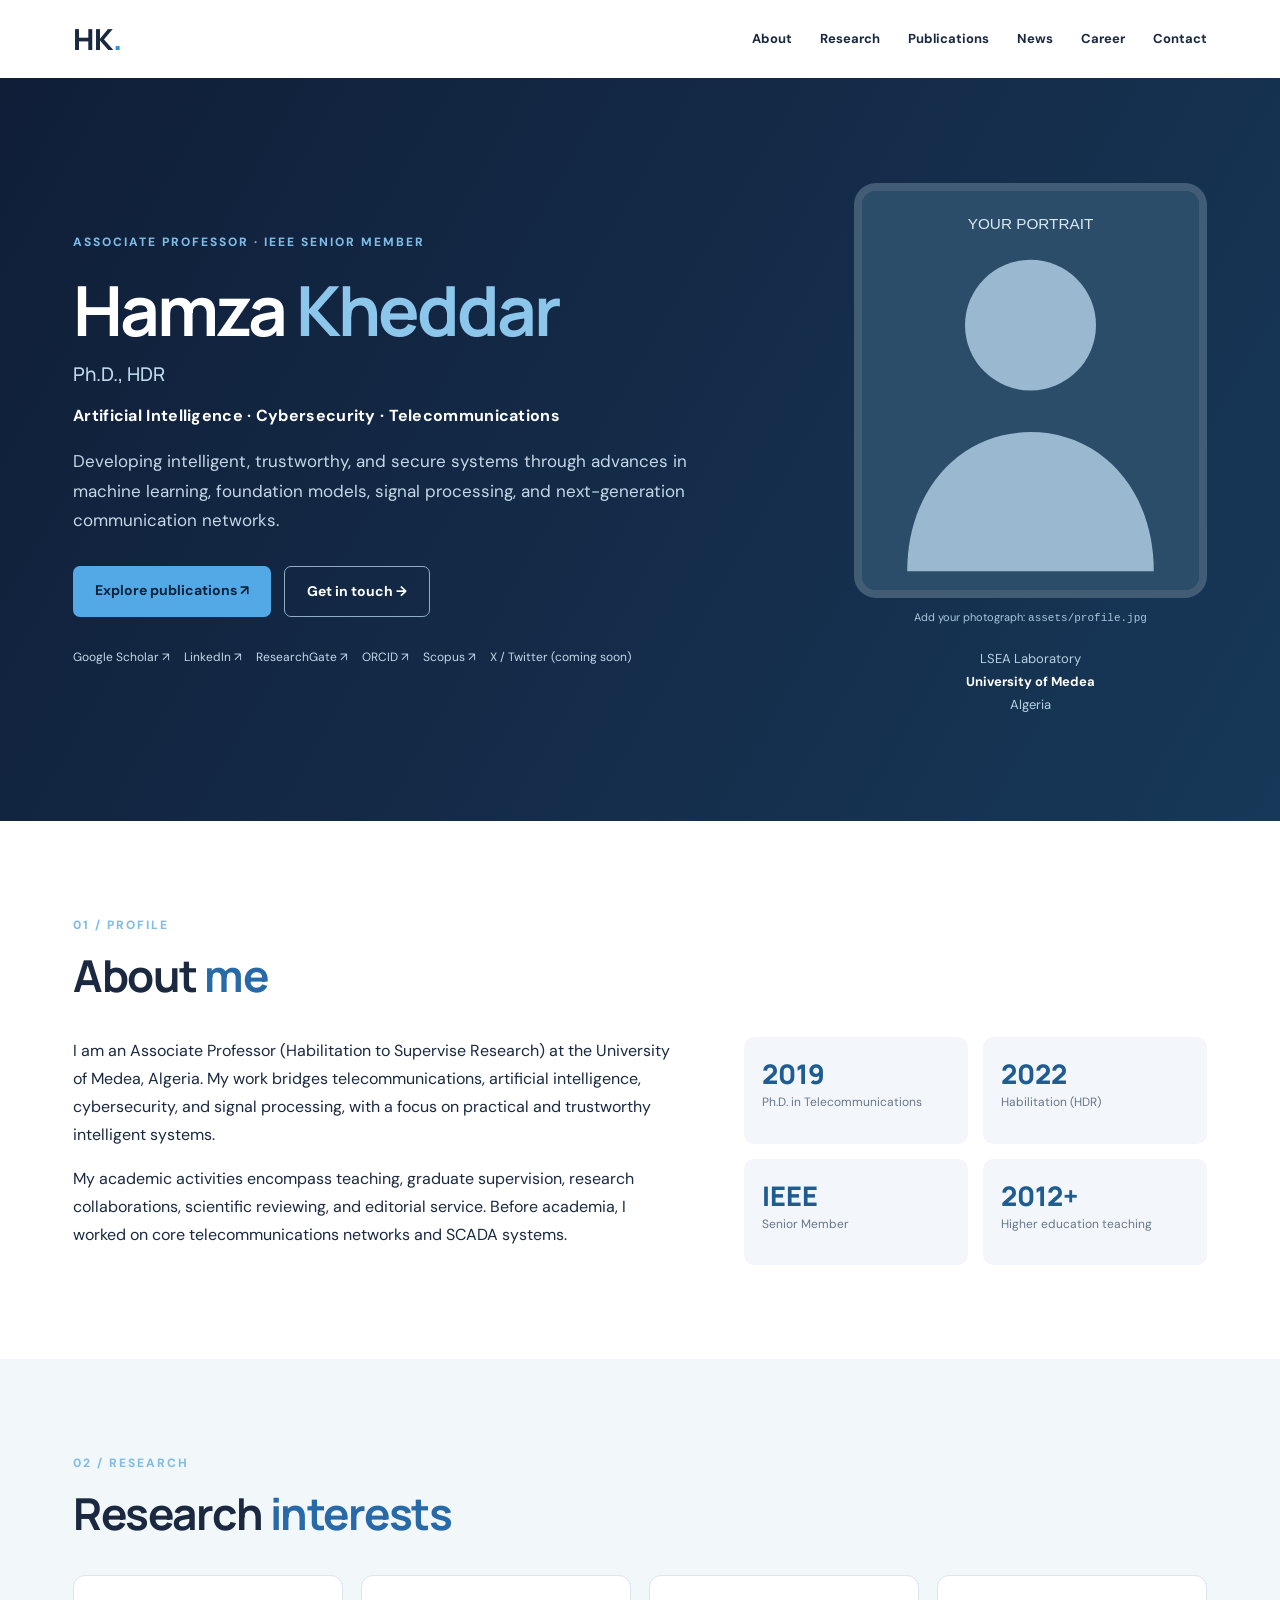
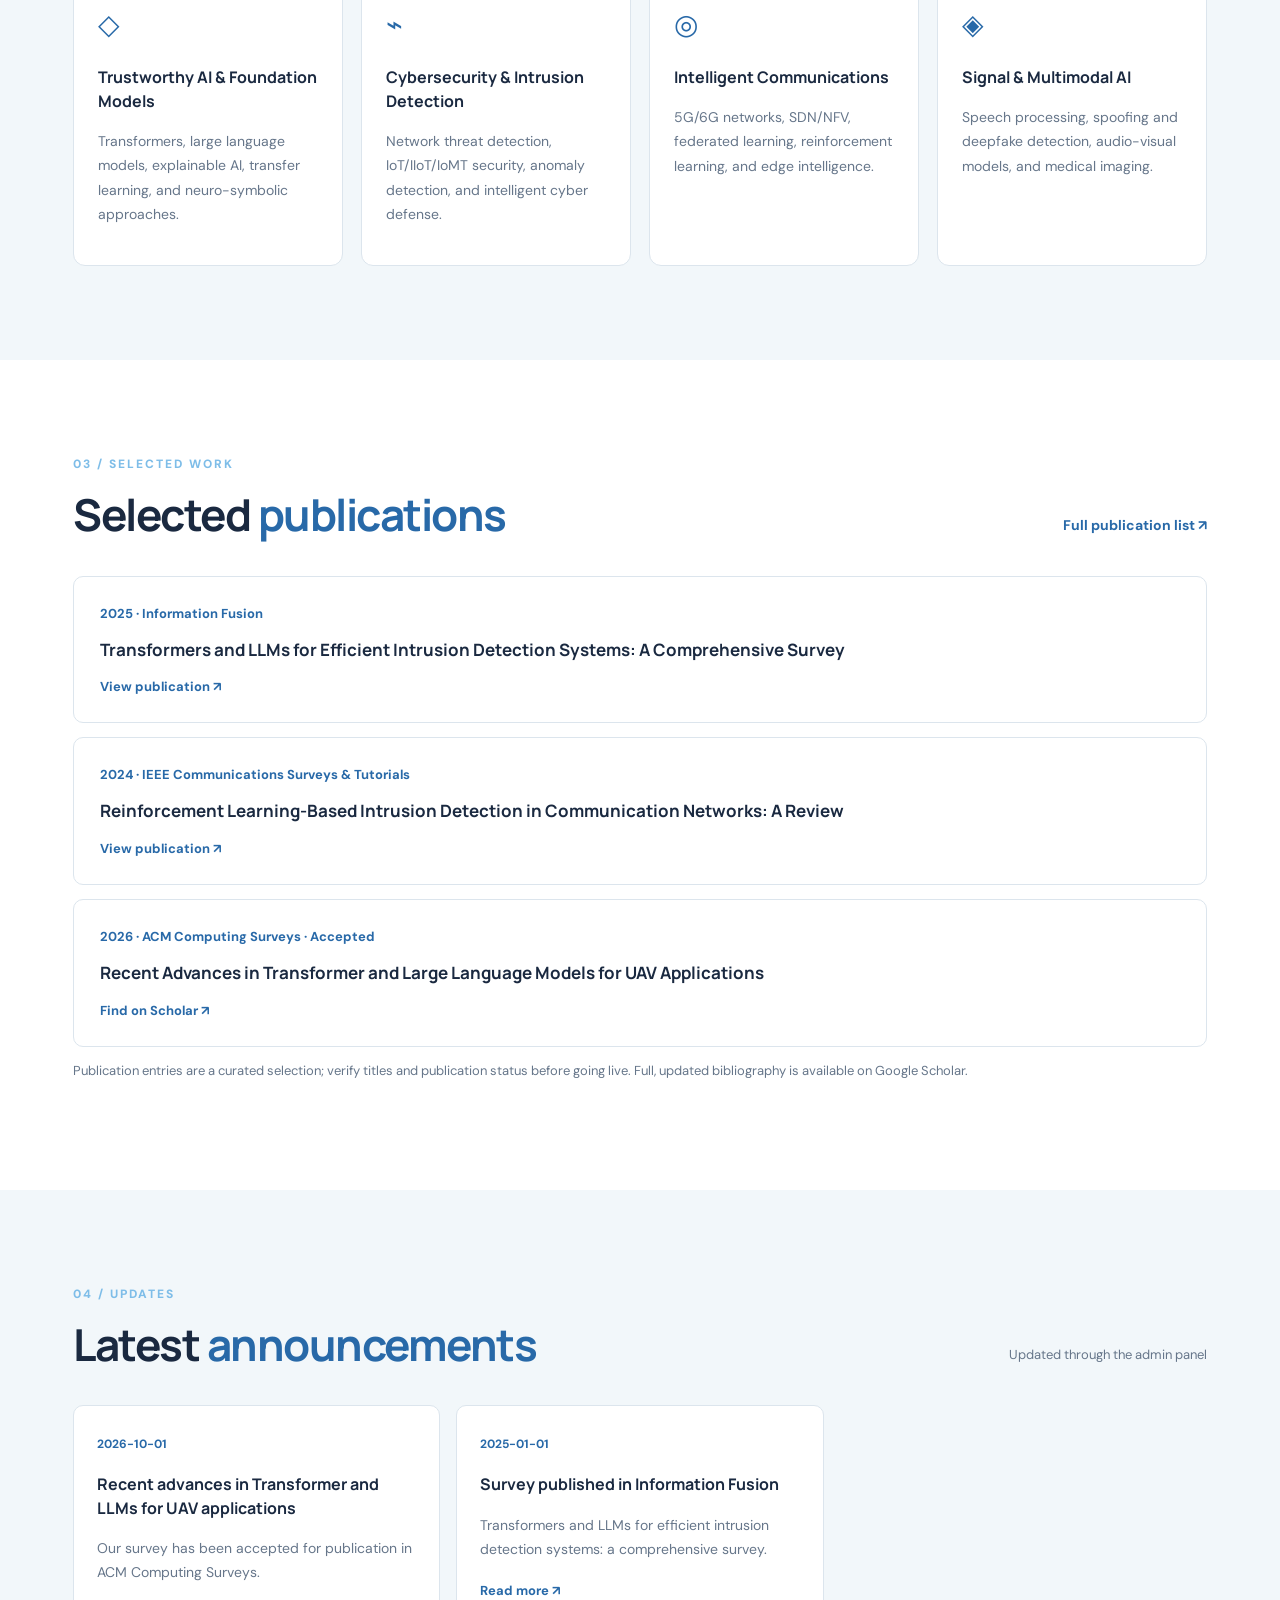
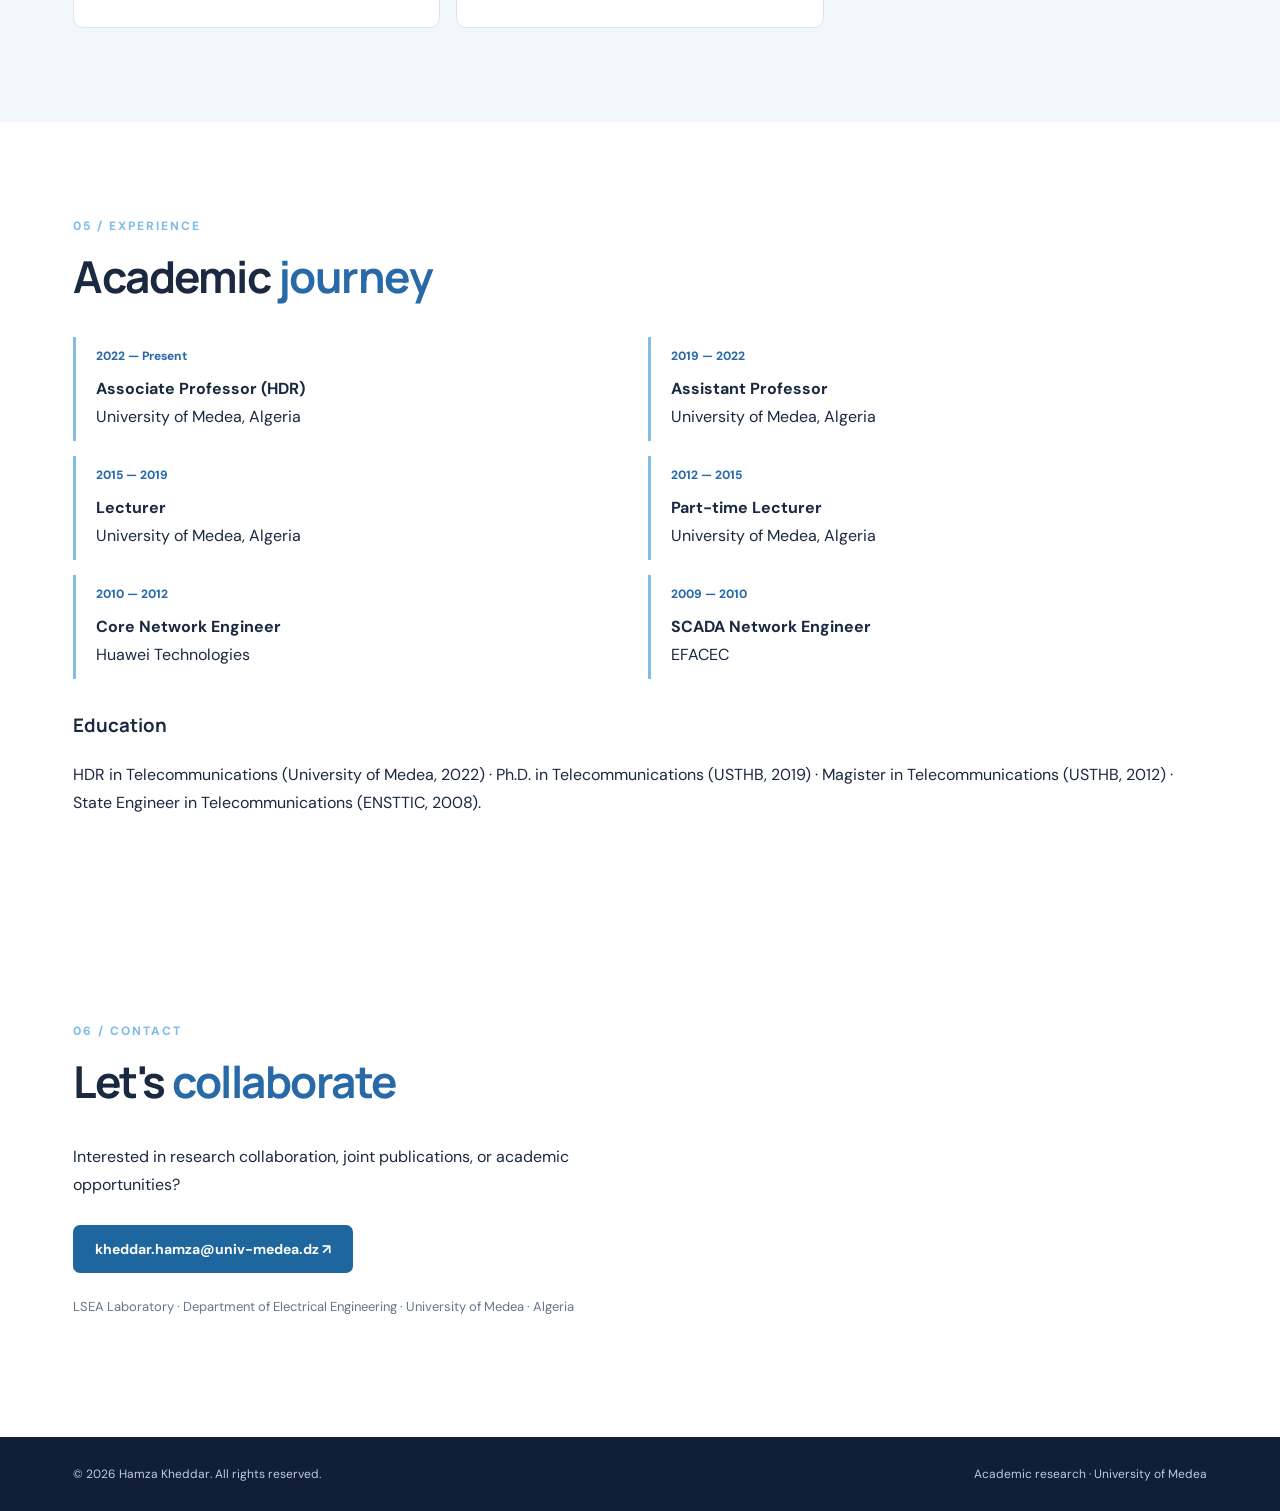
==== index.html @ 0f3061f8 "Add files via upload" ====
<!doctype html><html lang="en"><head><meta charset="utf-8"><meta name="viewport" content="width=device-width,initial-scale=1"><title>Hamza Kheddar, Ph.D., HDR | AI, Cybersecurity & Telecommunications</title><meta name="description" content="Academic homepage of Hamza Kheddar, Associate Professor (HDR) at the University of Medea. Research in AI, cybersecurity, Transformers, LLMs, and telecommunications."><meta name="robots" content="index,follow"><meta name="theme-color" content="#101e38"><meta property="og:title" content="Hamza Kheddar | Academic Homepage"><meta property="og:description" content="Research, publications, academic activities and announcements of Hamza Kheddar."><meta property="og:type" content="profile"><link rel="icon" href="assets/favicon.svg" type="image/svg+xml"><link rel="stylesheet" href="assets/style.css"><script type="application/ld+json">{"@context":"https://schema.org","@type":"Person","name":"Hamza Kheddar","honorificSuffix":"Ph.D., HDR","jobTitle":"Associate Professor","affiliation":{"@type":"CollegeOrUniversity","name":"University of Medea"},"email":"mailto:kheddar.hamza@univ-medea.dz","sameAs":["https://scholar.google.com/citations?user=U7jFSKIAAAAJ&hl=en","https://www.linkedin.com/in/hamza-kheddar-89a4b825/","https://www.researchgate.net/profile/Hamza_Kheddar2","https://orcid.org/0000-0002-9532-2453"]}</script></head><body><header class="nav"><a class="logo" href="#home">HK<span>.</span></a><button class="menu" id="menu" aria-label="Toggle navigation">☰</button><nav id="nav"><a href="#about">About</a><a href="#research">Research</a><a href="#publications">Publications</a><a href="#announcements">News</a><a href="#career">Career</a><a href="#contact">Contact</a></nav></header><main><section class="hero" id="home"><div class="hero-inner"><div class="intro"><div class="eyebrow">ASSOCIATE PROFESSOR · IEEE SENIOR MEMBER</div><h1>Hamza <em>Kheddar</em><span class="suffix">Ph.D., HDR</span></h1><p class="role">Artificial Intelligence · Cybersecurity · Telecommunications</p><p class="lead">Developing intelligent, trustworthy, and secure systems through advances in machine learning, foundation models, signal processing, and next-generation communication networks.</p><div class="actions"><a class="primary" href="#publications">Explore publications ↗</a><a class="secondary" href="#contact">Get in touch →</a></div><div class="social"><a href="https://scholar.google.com/citations?user=U7jFSKIAAAAJ&hl=en" target="_blank" rel="noopener">Google Scholar ↗</a><a href="https://www.linkedin.com/in/hamza-kheddar-89a4b825/" target="_blank" rel="noopener">LinkedIn ↗</a><a href="https://www.researchgate.net/profile/Hamza_Kheddar2" target="_blank" rel="noopener">ResearchGate ↗</a><a href="https://orcid.org/0000-0002-9532-2453" target="_blank" rel="noopener">ORCID ↗</a><a href="https://www.scopus.com/authid/detail.uri?authorId=57207988595" target="_blank" rel="noopener">Scopus ↗</a><span title="Replace with your X profile URL in index.html">X / Twitter (coming soon)</span></div></div><div class="portrait"><div class="photo"><img src="assets/profile-placeholder.svg" alt="Placeholder for portrait of Hamza Kheddar. Replace with assets/profile.jpg" id="portrait"></div><div class="photo-note">Add your photograph: <code>assets/profile.jpg</code></div><div class="affiliation">LSEA Laboratory<br><strong>University of Medea</strong><br>Algeria</div></div></div></section><section class="section" id="about"><div class="section-tag">01 / PROFILE</div><h2>About <span>me</span></h2><div class="split"><div><p>I am an Associate Professor (Habilitation to Supervise Research) at the University of Medea, Algeria. My work bridges telecommunications, artificial intelligence, cybersecurity, and signal processing, with a focus on practical and trustworthy intelligent systems.</p><p>My academic activities encompass teaching, graduate supervision, research collaborations, scientific reviewing, and editorial service. Before academia, I worked on core telecommunications networks and SCADA systems.</p></div><div class="facts"><div><strong>2019</strong><small>Ph.D. in Telecommunications</small></div><div><strong>2022</strong><small>Habilitation (HDR)</small></div><div><strong>IEEE</strong><small>Senior Member</small></div><div><strong>2012+</strong><small>Higher education teaching</small></div></div></div></section><section class="section tinted" id="research"><div class="section-tag">02 / RESEARCH</div><h2>Research <span>interests</span></h2><div class="cards"><article class="card"><span class="symbol">◇</span><h3>Trustworthy AI & Foundation Models</h3><p>Transformers, large language models, explainable AI, transfer learning, and neuro-symbolic approaches.</p></article><article class="card"><span class="symbol">⌁</span><h3>Cybersecurity & Intrusion Detection</h3><p>Network threat detection, IoT/IIoT/IoMT security, anomaly detection, and intelligent cyber defense.</p></article><article class="card"><span class="symbol">◎</span><h3>Intelligent Communications</h3><p>5G/6G networks, SDN/NFV, federated learning, reinforcement learning, and edge intelligence.</p></article><article class="card"><span class="symbol">◈</span><h3>Signal & Multimodal AI</h3><p>Speech processing, spoofing and deepfake detection, audio-visual models, and medical imaging.</p></article></div></section><section class="section" id="publications"><div class="section-tag">03 / SELECTED WORK</div><div class="heading-row"><h2>Selected <span>publications</span></h2><a href="https://scholar.google.com/citations?user=U7jFSKIAAAAJ&hl=en" target="_blank" rel="noopener">Full publication list ↗</a></div><div class="papers"><article class="paper"><span>2025 · Information Fusion</span><h3>Transformers and LLMs for Efficient Intrusion Detection Systems: A Comprehensive Survey</h3><a href="https://doi.org/10.1016/j.inffus.2025.103347" target="_blank" rel="noopener">View publication ↗</a></article><article class="paper"><span>2024 · IEEE Communications Surveys & Tutorials</span><h3>Reinforcement Learning-Based Intrusion Detection in Communication Networks: A Review</h3><a href="https://doi.org/10.1109/COMST.2024.3484491" target="_blank" rel="noopener">View publication ↗</a></article><article class="paper"><span>2026 · ACM Computing Surveys · Accepted</span><h3>Recent Advances in Transformer and Large Language Models for UAV Applications</h3><a href="https://scholar.google.com/citations?user=U7jFSKIAAAAJ&hl=en" target="_blank" rel="noopener">Find on Scholar ↗</a></article></div><p class="muted">Publication entries are a curated selection; verify titles and publication status before going live. Full, updated bibliography is available on Google Scholar.</p></section><section class="section tinted" id="announcements"><div class="section-tag">04 / UPDATES</div><div class="heading-row"><h2>Latest <span>announcements</span></h2><span class="muted">Updated through the admin panel</span></div><div id="news-list" class="news-list"><p class="muted">Loading announcements…</p></div></section><section class="section" id="career"><div class="section-tag">05 / EXPERIENCE</div><h2>Academic <span>journey</span></h2><div class="timeline"><div><time>2022 — Present</time><p><strong>Associate Professor (HDR)</strong><br>University of Medea, Algeria</p></div><div><time>2019 — 2022</time><p><strong>Assistant Professor</strong><br>University of Medea, Algeria</p></div><div><time>2015 — 2019</time><p><strong>Lecturer</strong><br>University of Medea, Algeria</p></div><div><time>2012 — 2015</time><p><strong>Part-time Lecturer</strong><br>University of Medea, Algeria</p></div><div><time>2010 — 2012</time><p><strong>Core Network Engineer</strong><br>Huawei Technologies</p></div><div><time>2009 — 2010</time><p><strong>SCADA Network Engineer</strong><br>EFACEC</p></div></div><h3>Education</h3><p>HDR in Telecommunications (University of Medea, 2022) · Ph.D. in Telecommunications (USTHB, 2019) · Magister in Telecommunications (USTHB, 2012) · State Engineer in Telecommunications (ENSTTIC, 2008).</p></section><section class="section contact" id="contact"><div class="section-tag">06 / CONTACT</div><h2>Let's <span>collaborate</span></h2><p>Interested in research collaboration, joint publications, or academic opportunities?</p><a class="primary" href="mailto:kheddar.hamza@univ-medea.dz">kheddar.hamza@univ-medea.dz ↗</a><p class="muted">LSEA Laboratory · Department of Electrical Engineering · University of Medea · Algeria</p></section></main><footer><span>© <span id="year"></span> Hamza Kheddar. All rights reserved.</span><span>Academic research · University of Medea</span></footer><script src="assets/site.js" defer></script></body></html>
---- assets/style.css ----
@import url('https://fonts.googleapis.com/css2?family=DM+Sans:wght@400;500;600;700&family=Manrope:wght@400;500;600;700;800&display=swap');:root{--navy:#101e38;--blue:#2869a8;--ink:#1a2940;--muted:#66768a;--line:#dce5ed;--pale:#f2f7fa}*{box-sizing:border-box}html{scroll-behavior:smooth}body{margin:0;color:var(--ink);font:16px/1.75 'DM Sans',sans-serif}h1,h2,h3,.logo{font-family:Manrope,sans-serif}a{color:inherit;text-decoration:none}a:hover{color:#408cc9}.nav{height:78px;display:flex;justify-content:space-between;align-items:center;max-width:1190px;margin:auto;padding:0 28px}.logo{font-size:29px;font-weight:800}.logo span{color:#2e90cd}.nav nav{display:flex;gap:28px;font-size:13px;font-weight:700}.menu{display:none}.hero{background:linear-gradient(120deg,#101e38,#173858);color:white}.hero-inner{max-width:1190px;margin:auto;display:grid;grid-template-columns:1.6fr .8fr;gap:75px;align-items:center;padding:105px 28px}.eyebrow,.section-tag{font-size:12px;font-weight:800;letter-spacing:2px;color:#7ebde8}.hero h1{font-size:clamp(42px,5.4vw,77px);line-height:1.15;margin:17px 0 13px;letter-spacing:-3px}.hero h1 em{font-style:normal;color:#8dc6eb}.suffix{display:block;font-size:19px;letter-spacing:0;margin-top:15px;font-weight:500;color:#bfd9eb}.role{font-weight:700;letter-spacing:.3px}.lead{color:#c6d8e8;max-width:680px;font-size:17px}.actions{display:flex;gap:13px;margin:30px 0;flex-wrap:wrap}.primary,.secondary{display:inline-block;border-radius:7px;padding:12px 22px;font-size:14px;font-weight:700}.primary{background:#53a9e5;color:#09223a}.secondary{border:1px solid #8daec5;color:#fff}.social{display:flex;gap:14px;flex-wrap:wrap;font-size:12px;color:#c2d9ea}.portrait{text-align:center}.photo{border:8px solid #ffffff1e;border-radius:22px;overflow:hidden;aspect-ratio:4/4.7;background:#294663}.photo img{height:100%;width:100%;object-fit:cover}.photo-note{font-size:11px;color:#a8c7df;margin:10px}.affiliation{margin-top:20px;color:#b6d0e3;font-size:13px}.affiliation strong{color:white}.section{max-width:1190px;margin:auto;padding:94px 28px}.tinted{max-width:none;background:var(--pale);padding-left:max(28px,calc((100vw - 1134px)/2));padding-right:max(28px,calc((100vw - 1134px)/2))}.section h2{font-size:clamp(30px,4vw,44px);line-height:1.2;margin:13px 0 35px;letter-spacing:-1.5px}.section h2 span{color:var(--blue)}.split{display:grid;grid-template-columns:1.3fr 1fr;gap:70px}.split p{margin-top:0}.facts{display:grid;grid-template-columns:1fr 1fr;gap:15px}.facts div{background:#f3f7fb;padding:18px;border-radius:10px}.facts strong{display:block;color:#1e5c91;font:800 27px Manrope}.facts small{display:block;font-size:12px;color:var(--muted)}.cards{display:grid;grid-template-columns:repeat(4,1fr);gap:18px}.card{background:white;border:1px solid var(--line);border-radius:12px;padding:24px}.symbol{font-size:28px;color:var(--blue)}.card h3{font-size:16px;line-height:1.5}.card p{font-size:14px;color:var(--muted)}.heading-row{display:flex;justify-content:space-between;align-items:center;gap:20px}.heading-row>a{color:var(--blue);font-weight:700;font-size:14px}.papers{display:grid;gap:14px}.paper{border:1px solid var(--line);padding:22px 26px;border-radius:10px}.paper span,.paper a{color:var(--blue);font-size:13px;font-weight:700}.paper h3{font-size:17px;margin:8px 0}.muted{font-size:13px;color:var(--muted)}.news-list{display:grid;grid-template-columns:repeat(3,1fr);gap:16px}.news{background:white;padding:23px;border:1px solid var(--line);border-radius:10px}.news time{font-size:12px;color:var(--blue);font-weight:700}.news h3{font-size:16px;line-height:1.45}.news p{font-size:14px;color:var(--muted)}.news a{font-size:13px;font-weight:700;color:var(--blue)}.timeline{display:grid;grid-template-columns:repeat(2,1fr);gap:15px;margin-bottom:30px}.timeline>div{border-left:3px solid #83bce4;padding:4px 0 4px 20px}.timeline time{font-size:12px;color:var(--blue);font-weight:800}.timeline p{margin:6px 0}.contact{padding-bottom:105px}.contact p{max-width:600px}.contact .primary{margin:10px 0;background:#1e679e;color:white}footer{background:#101e38;color:#bdcbdc;display:flex;justify-content:space-between;gap:15px;padding:27px max(28px,calc((100vw - 1134px)/2));font-size:12px}@media(max-width:850px){.hero-inner,.split{grid-template-columns:1fr}.portrait{max-width:340px}.cards{grid-template-columns:repeat(2,1fr)}.news-list{grid-template-columns:1fr 1fr}.hero-inner{padding-top:65px}.nav nav{gap:12px}}@media(max-width:600px){.menu{display:block;border:0;background:none;font-size:23px}.nav nav{display:none;position:absolute;top:78px;left:0;right:0;background:white;padding:20px;flex-direction:column;z-index:2}.nav nav.open{display:flex}.hero h1{letter-spacing:-1px}.cards,.news-list,.timeline{grid-template-columns:1fr}.section{padding-top:65px;padding-bottom:65px}.heading-row{align-items:flex-start;flex-direction:column}.facts{gap:8px}footer{flex-direction:column}}
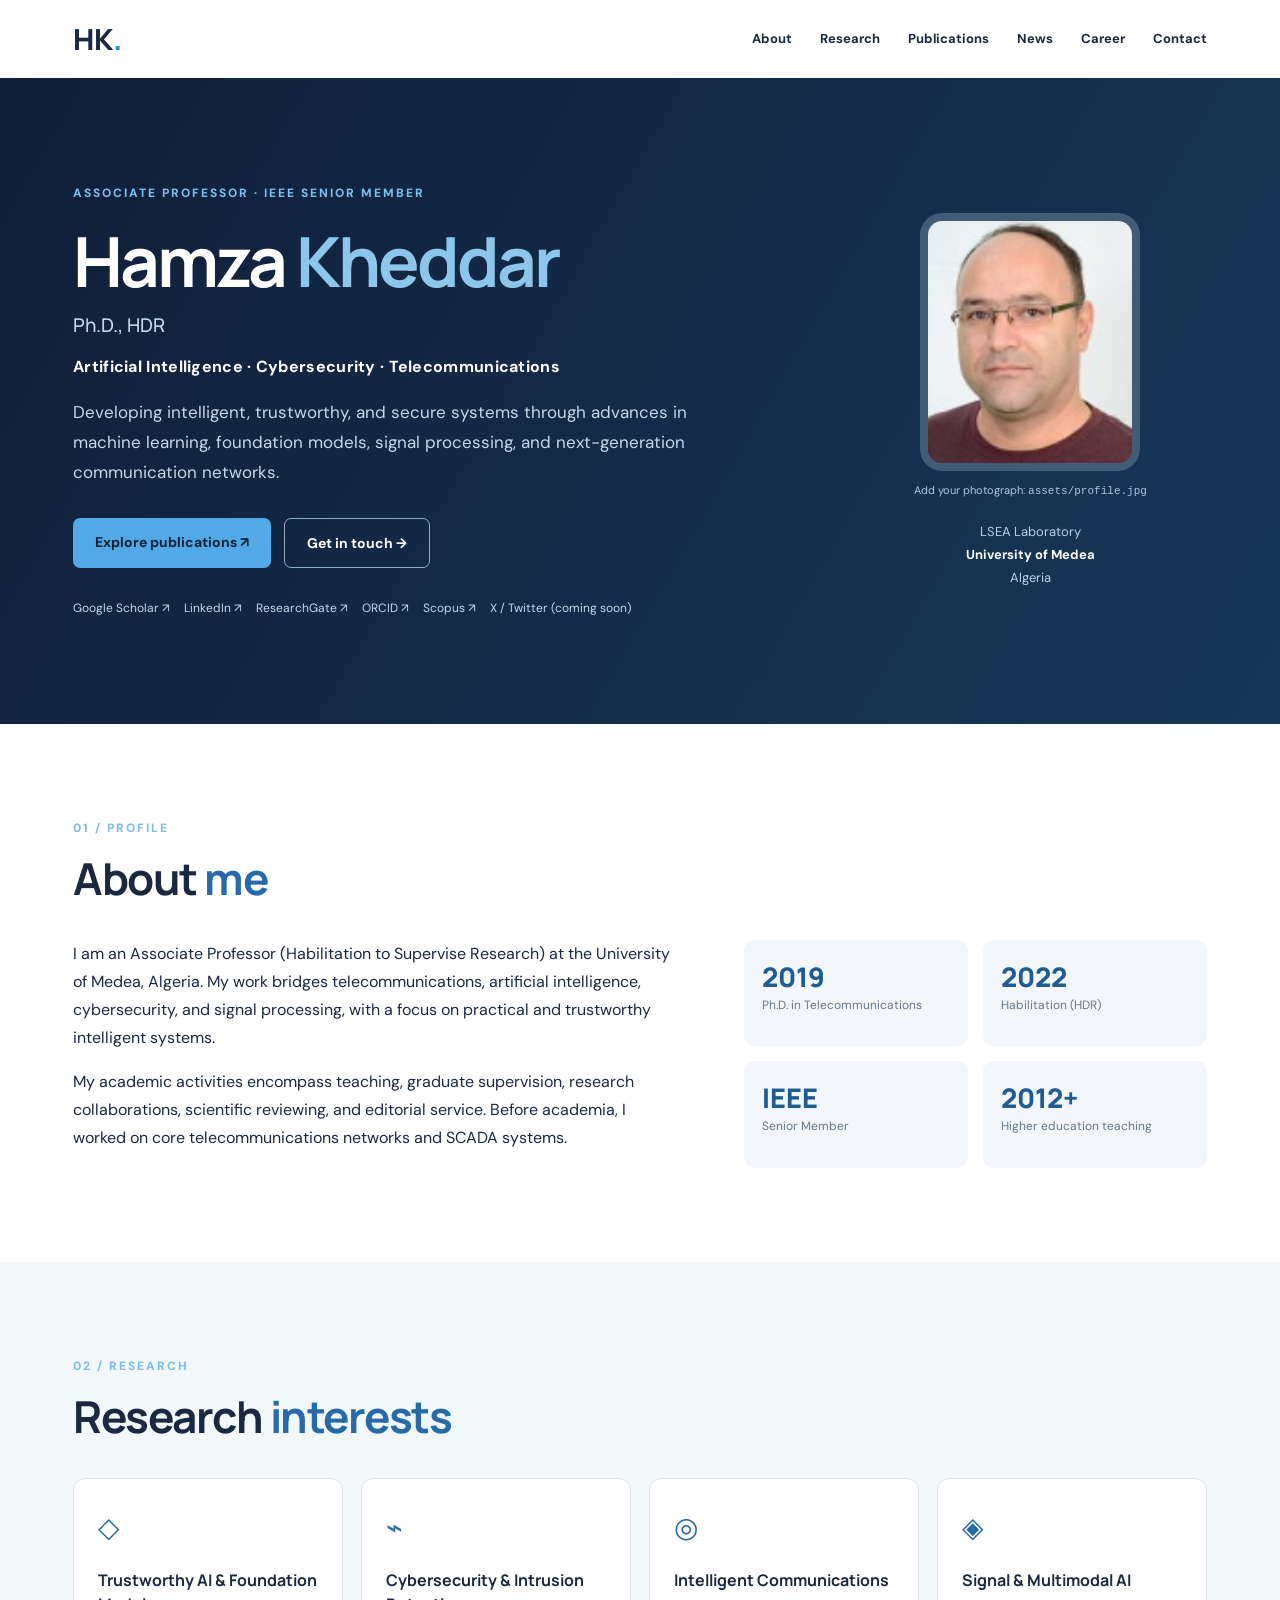
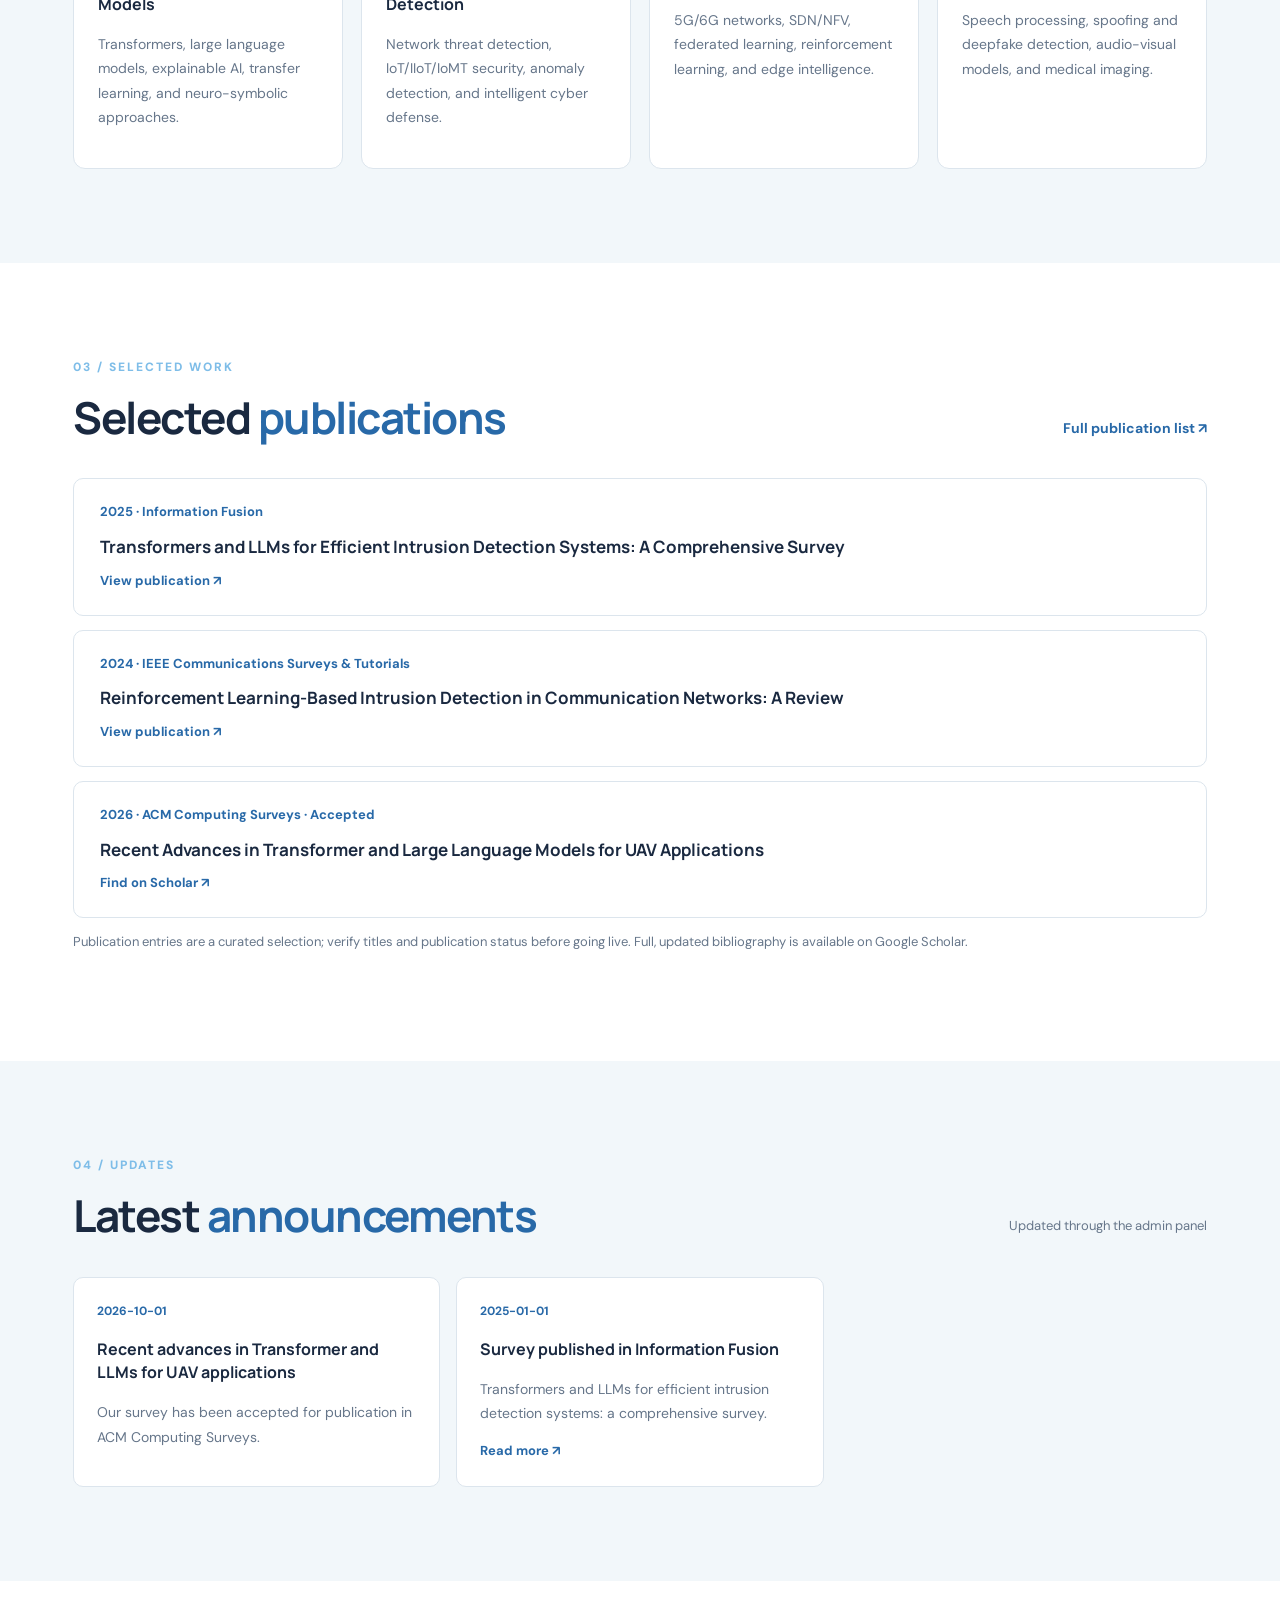
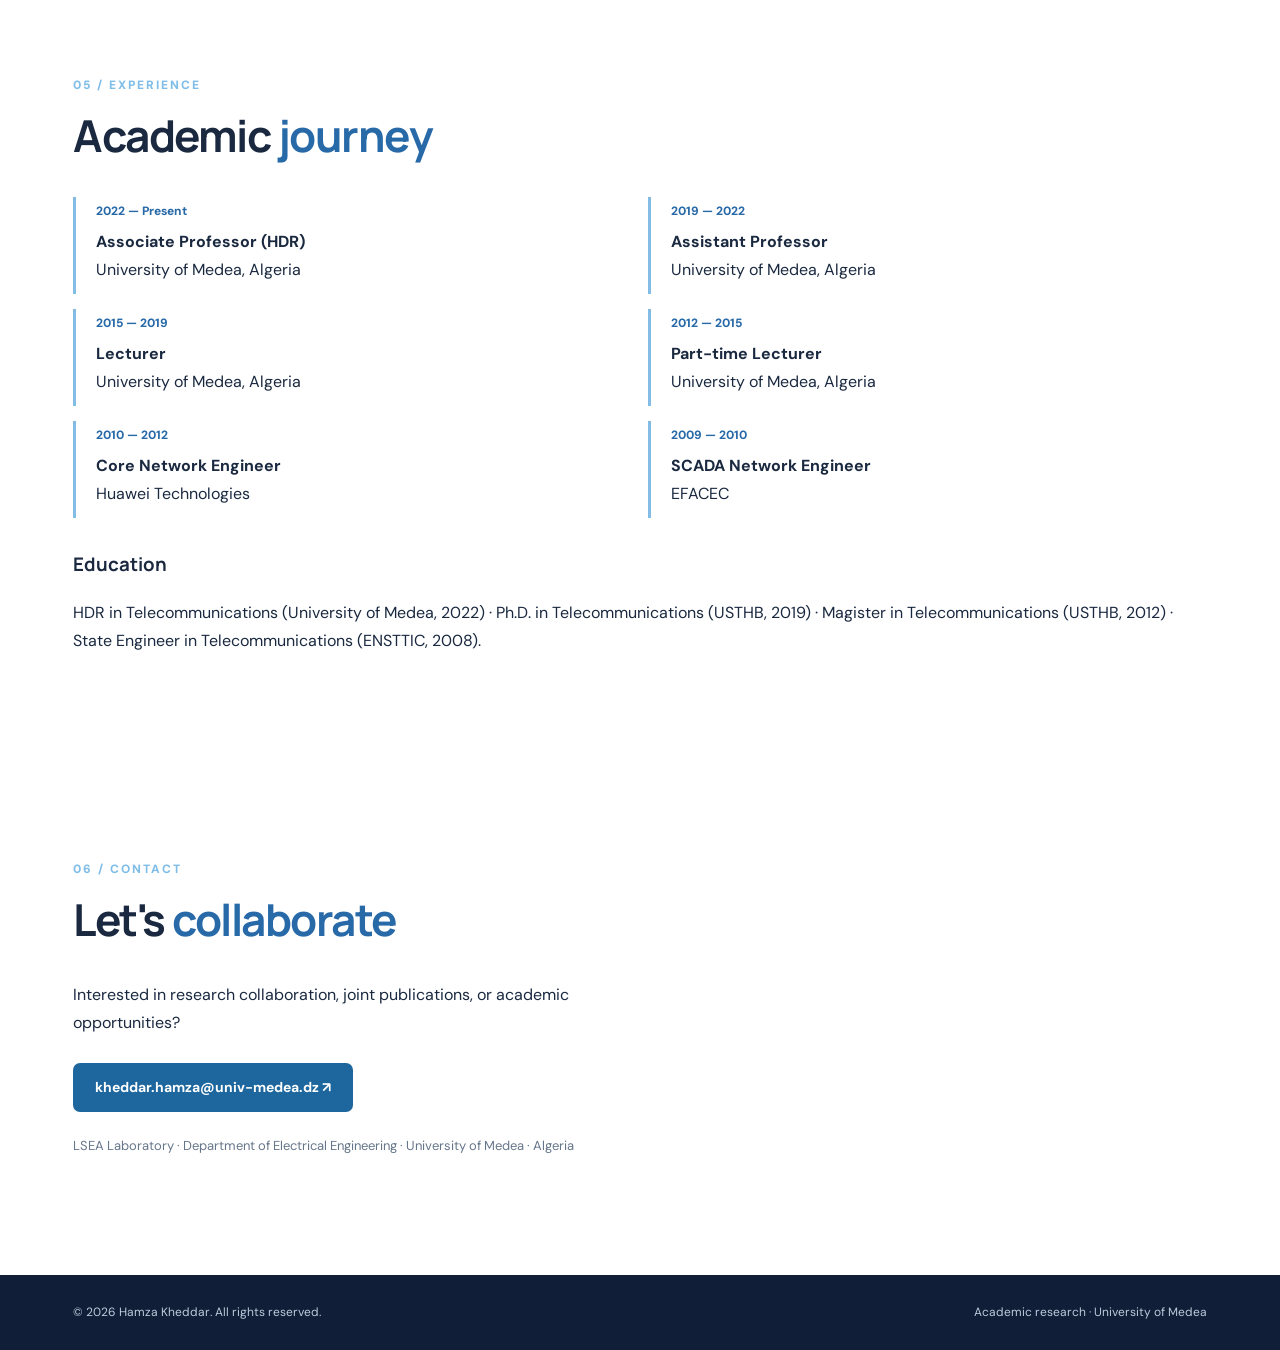
==== commit fbf679b9: "Update index.html" ====
--- a/index.html
+++ b/index.html
@@ -1 +1,8 @@
-<!doctype html><html lang="en"><head><meta charset="utf-8"><meta name="viewport" content="width=device-width,initial-scale=1"><title>Hamza Kheddar, Ph.D., HDR | AI, Cybersecurity & Telecommunications</title><meta name="description" content="Academic homepage of Hamza Kheddar, Associate Professor (HDR) at the University of Medea. Research in AI, cybersecurity, Transformers, LLMs, and telecommunications."><meta name="robots" content="index,follow"><meta name="theme-color" content="#101e38"><meta property="og:title" content="Hamza Kheddar | Academic Homepage"><meta property="og:description" content="Research, publications, academic activities and announcements of Hamza Kheddar."><meta property="og:type" content="profile"><link rel="icon" href="assets/favicon.svg" type="image/svg+xml"><link rel="stylesheet" href="assets/style.css"><script type="application/ld+json">{"@context":"https://schema.org","@type":"Person","name":"Hamza Kheddar","honorificSuffix":"Ph.D., HDR","jobTitle":"Associate Professor","affiliation":{"@type":"CollegeOrUniversity","name":"University of Medea"},"email":"mailto:kheddar.hamza@univ-medea.dz","sameAs":["https://scholar.google.com/citations?user=U7jFSKIAAAAJ&hl=en","https://www.linkedin.com/in/hamza-kheddar-89a4b825/","https://www.researchgate.net/profile/Hamza_Kheddar2","https://orcid.org/0000-0002-9532-2453"]}</script></head><body><header class="nav"><a class="logo" href="#home">HK<span>.</span></a><button class="menu" id="menu" aria-label="Toggle navigation">☰</button><nav id="nav"><a href="#about">About</a><a href="#research">Research</a><a href="#publications">Publications</a><a href="#announcements">News</a><a href="#career">Career</a><a href="#contact">Contact</a></nav></header><main><section class="hero" id="home"><div class="hero-inner"><div class="intro"><div class="eyebrow">ASSOCIATE PROFESSOR · IEEE SENIOR MEMBER</div><h1>Hamza <em>Kheddar</em><span class="suffix">Ph.D., HDR</span></h1><p class="role">Artificial Intelligence · Cybersecurity · Telecommunications</p><p class="lead">Developing intelligent, trustworthy, and secure systems through advances in machine learning, foundation models, signal processing, and next-generation communication networks.</p><div class="actions"><a class="primary" href="#publications">Explore publications ↗</a><a class="secondary" href="#contact">Get in touch →</a></div><div class="social"><a href="https://scholar.google.com/citations?user=U7jFSKIAAAAJ&hl=en" target="_blank" rel="noopener">Google Scholar ↗</a><a href="https://www.linkedin.com/in/hamza-kheddar-89a4b825/" target="_blank" rel="noopener">LinkedIn ↗</a><a href="https://www.researchgate.net/profile/Hamza_Kheddar2" target="_blank" rel="noopener">ResearchGate ↗</a><a href="https://orcid.org/0000-0002-9532-2453" target="_blank" rel="noopener">ORCID ↗</a><a href="https://www.scopus.com/authid/detail.uri?authorId=57207988595" target="_blank" rel="noopener">Scopus ↗</a><span title="Replace with your X profile URL in index.html">X / Twitter (coming soon)</span></div></div><div class="portrait"><div class="photo"><img src="assets/profile-placeholder.svg" alt="Placeholder for portrait of Hamza Kheddar. Replace with assets/profile.jpg" id="portrait"></div><div class="photo-note">Add your photograph: <code>assets/profile.jpg</code></div><div class="affiliation">LSEA Laboratory<br><strong>University of Medea</strong><br>Algeria</div></div></div></section><section class="section" id="about"><div class="section-tag">01 / PROFILE</div><h2>About <span>me</span></h2><div class="split"><div><p>I am an Associate Professor (Habilitation to Supervise Research) at the University of Medea, Algeria. My work bridges telecommunications, artificial intelligence, cybersecurity, and signal processing, with a focus on practical and trustworthy intelligent systems.</p><p>My academic activities encompass teaching, graduate supervision, research collaborations, scientific reviewing, and editorial service. Before academia, I worked on core telecommunications networks and SCADA systems.</p></div><div class="facts"><div><strong>2019</strong><small>Ph.D. in Telecommunications</small></div><div><strong>2022</strong><small>Habilitation (HDR)</small></div><div><strong>IEEE</strong><small>Senior Member</small></div><div><strong>2012+</strong><small>Higher education teaching</small></div></div></div></section><section class="section tinted" id="research"><div class="section-tag">02 / RESEARCH</div><h2>Research <span>interests</span></h2><div class="cards"><article class="card"><span class="symbol">◇</span><h3>Trustworthy AI & Foundation Models</h3><p>Transformers, large language models, explainable AI, transfer learning, and neuro-symbolic approaches.</p></article><article class="card"><span class="symbol">⌁</span><h3>Cybersecurity & Intrusion Detection</h3><p>Network threat detection, IoT/IIoT/IoMT security, anomaly detection, and intelligent cyber defense.</p></article><article class="card"><span class="symbol">◎</span><h3>Intelligent Communications</h3><p>5G/6G networks, SDN/NFV, federated learning, reinforcement learning, and edge intelligence.</p></article><article class="card"><span class="symbol">◈</span><h3>Signal & Multimodal AI</h3><p>Speech processing, spoofing and deepfake detection, audio-visual models, and medical imaging.</p></article></div></section><section class="section" id="publications"><div class="section-tag">03 / SELECTED WORK</div><div class="heading-row"><h2>Selected <span>publications</span></h2><a href="https://scholar.google.com/citations?user=U7jFSKIAAAAJ&hl=en" target="_blank" rel="noopener">Full publication list ↗</a></div><div class="papers"><article class="paper"><span>2025 · Information Fusion</span><h3>Transformers and LLMs for Efficient Intrusion Detection Systems: A Comprehensive Survey</h3><a href="https://doi.org/10.1016/j.inffus.2025.103347" target="_blank" rel="noopener">View publication ↗</a></article><article class="paper"><span>2024 · IEEE Communications Surveys & Tutorials</span><h3>Reinforcement Learning-Based Intrusion Detection in Communication Networks: A Review</h3><a href="https://doi.org/10.1109/COMST.2024.3484491" target="_blank" rel="noopener">View publication ↗</a></article><article class="paper"><span>2026 · ACM Computing Surveys · Accepted</span><h3>Recent Advances in Transformer and Large Language Models for UAV Applications</h3><a href="https://scholar.google.com/citations?user=U7jFSKIAAAAJ&hl=en" target="_blank" rel="noopener">Find on Scholar ↗</a></article></div><p class="muted">Publication entries are a curated selection; verify titles and publication status before going live. Full, updated bibliography is available on Google Scholar.</p></section><section class="section tinted" id="announcements"><div class="section-tag">04 / UPDATES</div><div class="heading-row"><h2>Latest <span>announcements</span></h2><span class="muted">Updated through the admin panel</span></div><div id="news-list" class="news-list"><p class="muted">Loading announcements…</p></div></section><section class="section" id="career"><div class="section-tag">05 / EXPERIENCE</div><h2>Academic <span>journey</span></h2><div class="timeline"><div><time>2022 — Present</time><p><strong>Associate Professor (HDR)</strong><br>University of Medea, Algeria</p></div><div><time>2019 — 2022</time><p><strong>Assistant Professor</strong><br>University of Medea, Algeria</p></div><div><time>2015 — 2019</time><p><strong>Lecturer</strong><br>University of Medea, Algeria</p></div><div><time>2012 — 2015</time><p><strong>Part-time Lecturer</strong><br>University of Medea, Algeria</p></div><div><time>2010 — 2012</time><p><strong>Core Network Engineer</strong><br>Huawei Technologies</p></div><div><time>2009 — 2010</time><p><strong>SCADA Network Engineer</strong><br>EFACEC</p></div></div><h3>Education</h3><p>HDR in Telecommunications (University of Medea, 2022) · Ph.D. in Telecommunications (USTHB, 2019) · Magister in Telecommunications (USTHB, 2012) · State Engineer in Telecommunications (ENSTTIC, 2008).</p></section><section class="section contact" id="contact"><div class="section-tag">06 / CONTACT</div><h2>Let's <span>collaborate</span></h2><p>Interested in research collaboration, joint publications, or academic opportunities?</p><a class="primary" href="mailto:kheddar.hamza@univ-medea.dz">kheddar.hamza@univ-medea.dz ↗</a><p class="muted">LSEA Laboratory · Department of Electrical Engineering · University of Medea · Algeria</p></section></main><footer><span>© <span id="year"></span> Hamza Kheddar. All rights reserved.</span><span>Academic research · University of Medea</span></footer><script src="assets/site.js" defer></script></body></html>
+<!-- Google Analytics 4 -->
+<script async src="https://www.googletagmanager.com/gtag/js?id=G-7Y5E7SCK2R"></script>
+<script>
+  window.dataLayer = window.dataLayer || [];
+  function gtag(){dataLayer.push(arguments);}
+  gtag('js', new Date());
+  gtag('config', 'G-7Y5E7SCK2R');
+</script><!doctype html><html lang="en"><head><meta charset="utf-8"><meta name="viewport" content="width=device-width,initial-scale=1"><title>Hamza Kheddar, Ph.D., HDR | AI, Cybersecurity & Telecommunications</title><meta name="description" content="Academic homepage of Hamza Kheddar, Associate Professor (HDR) at the University of Medea. Research in AI, cybersecurity, Transformers, LLMs, and telecommunications."><meta name="robots" content="index,follow"><meta name="theme-color" content="#101e38"><meta property="og:title" content="Hamza Kheddar | Academic Homepage"><meta property="og:description" content="Research, publications, academic activities and announcements of Hamza Kheddar."><meta property="og:type" content="profile"><link rel="icon" href="assets/favicon.svg" type="image/svg+xml"><link rel="stylesheet" href="assets/style.css"><script type="application/ld+json">{"@context":"https://schema.org","@type":"Person","name":"Hamza Kheddar","honorificSuffix":"Ph.D., HDR","jobTitle":"Associate Professor","affiliation":{"@type":"CollegeOrUniversity","name":"University of Medea"},"email":"mailto:kheddar.hamza@univ-medea.dz","sameAs":["https://scholar.google.com/citations?user=U7jFSKIAAAAJ&hl=en","https://www.linkedin.com/in/hamza-kheddar-89a4b825/","https://www.researchgate.net/profile/Hamza_Kheddar2","https://orcid.org/0000-0002-9532-2453"]}</script></head><body><header class="nav"><a class="logo" href="#home">HK<span>.</span></a><button class="menu" id="menu" aria-label="Toggle navigation">☰</button><nav id="nav"><a href="#about">About</a><a href="#research">Research</a><a href="#publications">Publications</a><a href="#announcements">News</a><a href="#career">Career</a><a href="#contact">Contact</a></nav></header><main><section class="hero" id="home"><div class="hero-inner"><div class="intro"><div class="eyebrow">ASSOCIATE PROFESSOR · IEEE SENIOR MEMBER</div><h1>Hamza <em>Kheddar</em><span class="suffix">Ph.D., HDR</span></h1><p class="role">Artificial Intelligence · Cybersecurity · Telecommunications</p><p class="lead">Developing intelligent, trustworthy, and secure systems through advances in machine learning, foundation models, signal processing, and next-generation communication networks.</p><div class="actions"><a class="primary" href="#publications">Explore publications ↗</a><a class="secondary" href="#contact">Get in touch →</a></div><div class="social"><a href="https://scholar.google.com/citations?user=U7jFSKIAAAAJ&hl=en" target="_blank" rel="noopener">Google Scholar ↗</a><a href="https://www.linkedin.com/in/hamza-kheddar-89a4b825/" target="_blank" rel="noopener">LinkedIn ↗</a><a href="https://www.researchgate.net/profile/Hamza_Kheddar2" target="_blank" rel="noopener">ResearchGate ↗</a><a href="https://orcid.org/0000-0002-9532-2453" target="_blank" rel="noopener">ORCID ↗</a><a href="https://www.scopus.com/authid/detail.uri?authorId=57207988595" target="_blank" rel="noopener">Scopus ↗</a><span title="Replace with your X profile URL in index.html">X / Twitter (coming soon)</span></div></div><div class="portrait"><div class="photo"><img src="assets/profile-placeholder.svg" alt="Placeholder for portrait of Hamza Kheddar. Replace with assets/profile.jpg" id="portrait"></div><div class="photo-note">Add your photograph: <code>assets/profile.jpg</code></div><div class="affiliation">LSEA Laboratory<br><strong>University of Medea</strong><br>Algeria</div></div></div></section><section class="section" id="about"><div class="section-tag">01 / PROFILE</div><h2>About <span>me</span></h2><div class="split"><div><p>I am an Associate Professor (Habilitation to Supervise Research) at the University of Medea, Algeria. My work bridges telecommunications, artificial intelligence, cybersecurity, and signal processing, with a focus on practical and trustworthy intelligent systems.</p><p>My academic activities encompass teaching, graduate supervision, research collaborations, scientific reviewing, and editorial service. Before academia, I worked on core telecommunications networks and SCADA systems.</p></div><div class="facts"><div><strong>2019</strong><small>Ph.D. in Telecommunications</small></div><div><strong>2022</strong><small>Habilitation (HDR)</small></div><div><strong>IEEE</strong><small>Senior Member</small></div><div><strong>2012+</strong><small>Higher education teaching</small></div></div></div></section><section class="section tinted" id="research"><div class="section-tag">02 / RESEARCH</div><h2>Research <span>interests</span></h2><div class="cards"><article class="card"><span class="symbol">◇</span><h3>Trustworthy AI & Foundation Models</h3><p>Transformers, large language models, explainable AI, transfer learning, and neuro-symbolic approaches.</p></article><article class="card"><span class="symbol">⌁</span><h3>Cybersecurity & Intrusion Detection</h3><p>Network threat detection, IoT/IIoT/IoMT security, anomaly detection, and intelligent cyber defense.</p></article><article class="card"><span class="symbol">◎</span><h3>Intelligent Communications</h3><p>5G/6G networks, SDN/NFV, federated learning, reinforcement learning, and edge intelligence.</p></article><article class="card"><span class="symbol">◈</span><h3>Signal & Multimodal AI</h3><p>Speech processing, spoofing and deepfake detection, audio-visual models, and medical imaging.</p></article></div></section><section class="section" id="publications"><div class="section-tag">03 / SELECTED WORK</div><div class="heading-row"><h2>Selected <span>publications</span></h2><a href="https://scholar.google.com/citations?user=U7jFSKIAAAAJ&hl=en" target="_blank" rel="noopener">Full publication list ↗</a></div><div class="papers"><article class="paper"><span>2025 · Information Fusion</span><h3>Transformers and LLMs for Efficient Intrusion Detection Systems: A Comprehensive Survey</h3><a href="https://doi.org/10.1016/j.inffus.2025.103347" target="_blank" rel="noopener">View publication ↗</a></article><article class="paper"><span>2024 · IEEE Communications Surveys & Tutorials</span><h3>Reinforcement Learning-Based Intrusion Detection in Communication Networks: A Review</h3><a href="https://doi.org/10.1109/COMST.2024.3484491" target="_blank" rel="noopener">View publication ↗</a></article><article class="paper"><span>2026 · ACM Computing Surveys · Accepted</span><h3>Recent Advances in Transformer and Large Language Models for UAV Applications</h3><a href="https://scholar.google.com/citations?user=U7jFSKIAAAAJ&hl=en" target="_blank" rel="noopener">Find on Scholar ↗</a></article></div><p class="muted">Publication entries are a curated selection; verify titles and publication status before going live. Full, updated bibliography is available on Google Scholar.</p></section><section class="section tinted" id="announcements"><div class="section-tag">04 / UPDATES</div><div class="heading-row"><h2>Latest <span>announcements</span></h2><span class="muted">Updated through the admin panel</span></div><div id="news-list" class="news-list"><p class="muted">Loading announcements…</p></div></section><section class="section" id="career"><div class="section-tag">05 / EXPERIENCE</div><h2>Academic <span>journey</span></h2><div class="timeline"><div><time>2022 — Present</time><p><strong>Associate Professor (HDR)</strong><br>University of Medea, Algeria</p></div><div><time>2019 — 2022</time><p><strong>Assistant Professor</strong><br>University of Medea, Algeria</p></div><div><time>2015 — 2019</time><p><strong>Lecturer</strong><br>University of Medea, Algeria</p></div><div><time>2012 — 2015</time><p><strong>Part-time Lecturer</strong><br>University of Medea, Algeria</p></div><div><time>2010 — 2012</time><p><strong>Core Network Engineer</strong><br>Huawei Technologies</p></div><div><time>2009 — 2010</time><p><strong>SCADA Network Engineer</strong><br>EFACEC</p></div></div><h3>Education</h3><p>HDR in Telecommunications (University of Medea, 2022) · Ph.D. in Telecommunications (USTHB, 2019) · Magister in Telecommunications (USTHB, 2012) · State Engineer in Telecommunications (ENSTTIC, 2008).</p></section><section class="section contact" id="contact"><div class="section-tag">06 / CONTACT</div><h2>Let's <span>collaborate</span></h2><p>Interested in research collaboration, joint publications, or academic opportunities?</p><a class="primary" href="mailto:kheddar.hamza@univ-medea.dz">kheddar.hamza@univ-medea.dz ↗</a><p class="muted">LSEA Laboratory · Department of Electrical Engineering · University of Medea · Algeria</p></section></main><footer><span>© <span id="year"></span> Hamza Kheddar. All rights reserved.</span><span>Academic research · University of Medea</span></footer><script src="assets/site.js" defer></script></body></html>
--- a/assets/style.css
+++ b/assets/style.css
@@ -1 +1,10 @@
-@import url('https://fonts.googleapis.com/css2?family=DM+Sans:wght@400;500;600;700&family=Manrope:wght@400;500;600;700;800&display=swap');:root{--navy:#101e38;--blue:#2869a8;--ink:#1a2940;--muted:#66768a;--line:#dce5ed;--pale:#f2f7fa}*{box-sizing:border-box}html{scroll-behavior:smooth}body{margin:0;color:var(--ink);font:16px/1.75 'DM Sans',sans-serif}h1,h2,h3,.logo{font-family:Manrope,sans-serif}a{color:inherit;text-decoration:none}a:hover{color:#408cc9}.nav{height:78px;display:flex;justify-content:space-between;align-items:center;max-width:1190px;margin:auto;padding:0 28px}.logo{font-size:29px;font-weight:800}.logo span{color:#2e90cd}.nav nav{display:flex;gap:28px;font-size:13px;font-weight:700}.menu{display:none}.hero{background:linear-gradient(120deg,#101e38,#173858);color:white}.hero-inner{max-width:1190px;margin:auto;display:grid;grid-template-columns:1.6fr .8fr;gap:75px;align-items:center;padding:105px 28px}.eyebrow,.section-tag{font-size:12px;font-weight:800;letter-spacing:2px;color:#7ebde8}.hero h1{font-size:clamp(42px,5.4vw,77px);line-height:1.15;margin:17px 0 13px;letter-spacing:-3px}.hero h1 em{font-style:normal;color:#8dc6eb}.suffix{display:block;font-size:19px;letter-spacing:0;margin-top:15px;font-weight:500;color:#bfd9eb}.role{font-weight:700;letter-spacing:.3px}.lead{color:#c6d8e8;max-width:680px;font-size:17px}.actions{display:flex;gap:13px;margin:30px 0;flex-wrap:wrap}.primary,.secondary{display:inline-block;border-radius:7px;padding:12px 22px;font-size:14px;font-weight:700}.primary{background:#53a9e5;color:#09223a}.secondary{border:1px solid #8daec5;color:#fff}.social{display:flex;gap:14px;flex-wrap:wrap;font-size:12px;color:#c2d9ea}.portrait{text-align:center}.photo{border:8px solid #ffffff1e;border-radius:22px;overflow:hidden;aspect-ratio:4/4.7;background:#294663}.photo img{height:100%;width:100%;object-fit:cover}.photo-note{font-size:11px;color:#a8c7df;margin:10px}.affiliation{margin-top:20px;color:#b6d0e3;font-size:13px}.affiliation strong{color:white}.section{max-width:1190px;margin:auto;padding:94px 28px}.tinted{max-width:none;background:var(--pale);padding-left:max(28px,calc((100vw - 1134px)/2));padding-right:max(28px,calc((100vw - 1134px)/2))}.section h2{font-size:clamp(30px,4vw,44px);line-height:1.2;margin:13px 0 35px;letter-spacing:-1.5px}.section h2 span{color:var(--blue)}.split{display:grid;grid-template-columns:1.3fr 1fr;gap:70px}.split p{margin-top:0}.facts{display:grid;grid-template-columns:1fr 1fr;gap:15px}.facts div{background:#f3f7fb;padding:18px;border-radius:10px}.facts strong{display:block;color:#1e5c91;font:800 27px Manrope}.facts small{display:block;font-size:12px;color:var(--muted)}.cards{display:grid;grid-template-columns:repeat(4,1fr);gap:18px}.card{background:white;border:1px solid var(--line);border-radius:12px;padding:24px}.symbol{font-size:28px;color:var(--blue)}.card h3{font-size:16px;line-height:1.5}.card p{font-size:14px;color:var(--muted)}.heading-row{display:flex;justify-content:space-between;align-items:center;gap:20px}.heading-row>a{color:var(--blue);font-weight:700;font-size:14px}.papers{display:grid;gap:14px}.paper{border:1px solid var(--line);padding:22px 26px;border-radius:10px}.paper span,.paper a{color:var(--blue);font-size:13px;font-weight:700}.paper h3{font-size:17px;margin:8px 0}.muted{font-size:13px;color:var(--muted)}.news-list{display:grid;grid-template-columns:repeat(3,1fr);gap:16px}.news{background:white;padding:23px;border:1px solid var(--line);border-radius:10px}.news time{font-size:12px;color:var(--blue);font-weight:700}.news h3{font-size:16px;line-height:1.45}.news p{font-size:14px;color:var(--muted)}.news a{font-size:13px;font-weight:700;color:var(--blue)}.timeline{display:grid;grid-template-columns:repeat(2,1fr);gap:15px;margin-bottom:30px}.timeline>div{border-left:3px solid #83bce4;padding:4px 0 4px 20px}.timeline time{font-size:12px;color:var(--blue);font-weight:800}.timeline p{margin:6px 0}.contact{padding-bottom:105px}.contact p{max-width:600px}.contact .primary{margin:10px 0;background:#1e679e;color:white}footer{background:#101e38;color:#bdcbdc;display:flex;justify-content:space-between;gap:15px;padding:27px max(28px,calc((100vw - 1134px)/2));font-size:12px}@media(max-width:850px){.hero-inner,.split{grid-template-columns:1fr}.portrait{max-width:340px}.cards{grid-template-columns:repeat(2,1fr)}.news-list{grid-template-columns:1fr 1fr}.hero-inner{padding-top:65px}.nav nav{gap:12px}}@media(max-width:600px){.menu{display:block;border:0;background:none;font-size:23px}.nav nav{display:none;position:absolute;top:78px;left:0;right:0;background:white;padding:20px;flex-direction:column;z-index:2}.nav nav.open{display:flex}.hero h1{letter-spacing:-1px}.cards,.news-list,.timeline{grid-template-columns:1fr}.section{padding-top:65px;padding-bottom:65px}.heading-row{align-items:flex-start;flex-direction:column}.facts{gap:8px}footer{flex-direction:column}}
+@import url('https://fonts.googleapis.com/css2?family=DM+Sans:wght@400;500;600;700&family=Manrope:wght@400;500;600;700;800&display=swap');:root{--navy:#101e38;--blue:#2869a8;--ink:#1a2940;--muted:#66768a;--line:#dce5ed;--pale:#f2f7fa}*{box-sizing:border-box}html{scroll-behavior:smooth}body{margin:0;color:var(--ink);font:16px/1.75 'DM Sans',sans-serif}h1,h2,h3,.logo{font-family:Manrope,sans-serif}a{color:inherit;text-decoration:none}a:hover{color:#408cc9}.nav{height:78px;display:flex;justify-content:space-between;align-items:center;max-width:1190px;margin:auto;padding:0 28px}.logo{font-size:29px;font-weight:800}.logo span{color:#2e90cd}.nav nav{display:flex;gap:28px;font-size:13px;font-weight:700}.menu{display:none}.hero{background:linear-gradient(120deg,#101e38,#173858);color:white}.hero-inner{max-width:1190px;margin:auto;display:grid;grid-template-columns:1.6fr .8fr;gap:75px;align-items:center;padding:105px 28px}.eyebrow,.section-tag{font-size:12px;font-weight:800;letter-spacing:2px;color:#7ebde8}.hero h1{font-size:clamp(42px,5.4vw,77px);line-height:1.15;margin:17px 0 13px;letter-spacing:-3px}.hero h1 em{font-style:normal;color:#8dc6eb}.suffix{display:block;font-size:19px;letter-spacing:0;margin-top:15px;font-weight:500;color:#bfd9eb}.role{font-weight:700;letter-spacing:.3px}.lead{color:#c6d8e8;max-width:680px;font-size:17px}.actions{display:flex;gap:13px;margin:30px 0;flex-wrap:wrap}.primary,.secondary{display:inline-block;border-radius:7px;padding:12px 22px;font-size:14px;font-weight:700}.primary{background:#53a9e5;color:#09223a}.secondary{border:1px solid #8daec5;color:#fff}.social{display:flex;gap:14px;flex-wrap:wrap;font-size:12px;color:#c2d9ea}.portrait{text-align:center}.photo {
+    width: 220px;
+    max-width: 100%;
+    margin: 0 auto;
+    border: 8px solid #ffffff1e;
+    border-radius: 22px;
+    overflow: hidden;
+    aspect-ratio: 4 / 4.7;
+    background: #294663;
+}.photo img{height:100%;width:100%;object-fit:cover}.photo-note{font-size:11px;color:#a8c7df;margin:10px}.affiliation{margin-top:20px;color:#b6d0e3;font-size:13px}.affiliation strong{color:white}.section{max-width:1190px;margin:auto;padding:94px 28px}.tinted{max-width:none;background:var(--pale);padding-left:max(28px,calc((100vw - 1134px)/2));padding-right:max(28px,calc((100vw - 1134px)/2))}.section h2{font-size:clamp(30px,4vw,44px);line-height:1.2;margin:13px 0 35px;letter-spacing:-1.5px}.section h2 span{color:var(--blue)}.split{display:grid;grid-template-columns:1.3fr 1fr;gap:70px}.split p{margin-top:0}.facts{display:grid;grid-template-columns:1fr 1fr;gap:15px}.facts div{background:#f3f7fb;padding:18px;border-radius:10px}.facts strong{display:block;color:#1e5c91;font:800 27px Manrope}.facts small{display:block;font-size:12px;color:var(--muted)}.cards{display:grid;grid-template-columns:repeat(4,1fr);gap:18px}.card{background:white;border:1px solid var(--line);border-radius:12px;padding:24px}.symbol{font-size:28px;color:var(--blue)}.card h3{font-size:16px;line-height:1.5}.card p{font-size:14px;color:var(--muted)}.heading-row{display:flex;justify-content:space-between;align-items:center;gap:20px}.heading-row>a{color:var(--blue);font-weight:700;font-size:14px}.papers{display:grid;gap:14px}.paper{border:1px solid var(--line);padding:22px 26px;border-radius:10px}.paper span,.paper a{color:var(--blue);font-size:13px;font-weight:700}.paper h3{font-size:17px;margin:8px 0}.muted{font-size:13px;color:var(--muted)}.news-list{display:grid;grid-template-columns:repeat(3,1fr);gap:16px}.news{background:white;padding:23px;border:1px solid var(--line);border-radius:10px}.news time{font-size:12px;color:var(--blue);font-weight:700}.news h3{font-size:16px;line-height:1.45}.news p{font-size:14px;color:var(--muted)}.news a{font-size:13px;font-weight:700;color:var(--blue)}.timeline{display:grid;grid-template-columns:repeat(2,1fr);gap:15px;margin-bottom:30px}.timeline>div{border-left:3px solid #83bce4;padding:4px 0 4px 20px}.timeline time{font-size:12px;color:var(--blue);font-weight:800}.timeline p{margin:6px 0}.contact{padding-bottom:105px}.contact p{max-width:600px}.contact .primary{margin:10px 0;background:#1e679e;color:white}footer{background:#101e38;color:#bdcbdc;display:flex;justify-content:space-between;gap:15px;padding:27px max(28px,calc((100vw - 1134px)/2));font-size:12px}@media(max-width:850px){.hero-inner,.split{grid-template-columns:1fr}.portrait{max-width:340px}.cards{grid-template-columns:repeat(2,1fr)}.news-list{grid-template-columns:1fr 1fr}.hero-inner{padding-top:65px}.nav nav{gap:12px}}@media(max-width:600px){.menu{display:block;border:0;background:none;font-size:23px}.nav nav{display:none;position:absolute;top:78px;left:0;right:0;background:white;padding:20px;flex-direction:column;z-index:2}.nav nav.open{display:flex}.hero h1{letter-spacing:-1px}.cards,.news-list,.timeline{grid-template-columns:1fr}.section{padding-top:65px;padding-bottom:65px}.heading-row{align-items:flex-start;flex-direction:column}.facts{gap:8px}footer{flex-direction:column}}
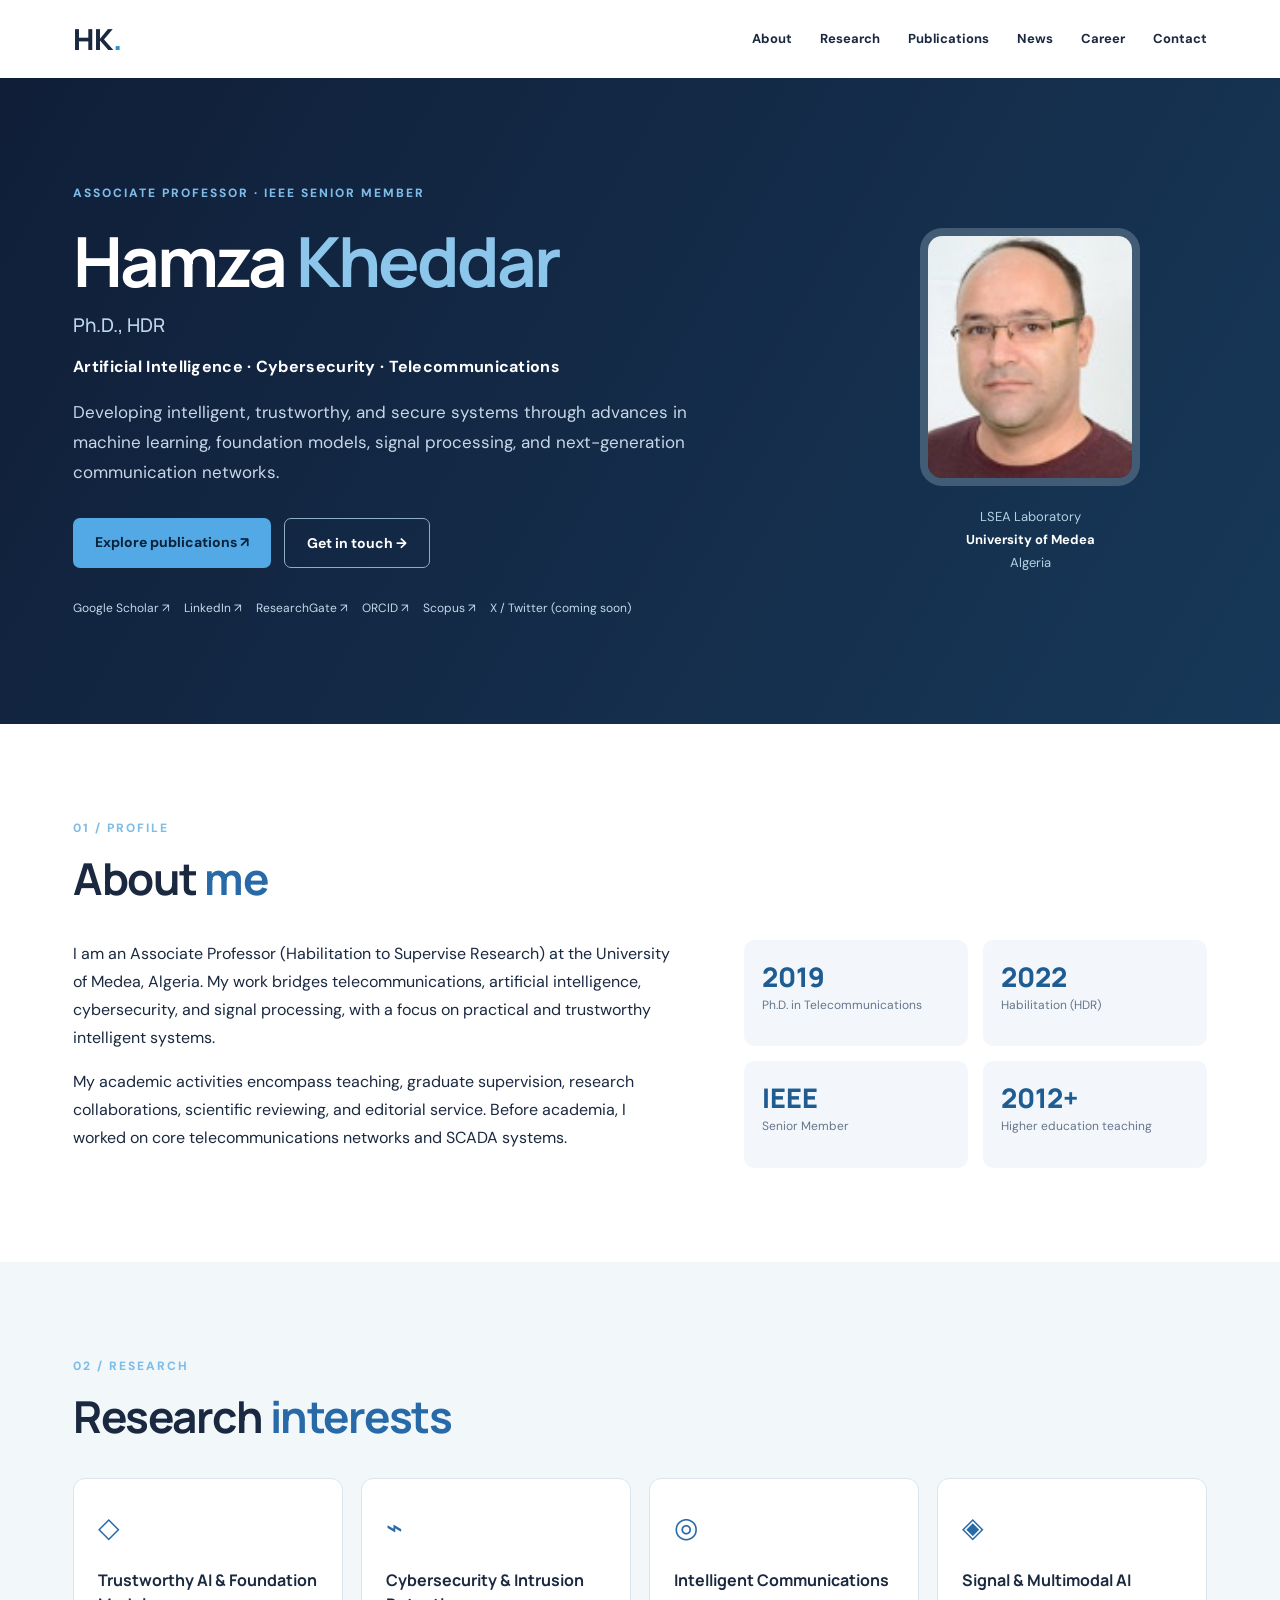
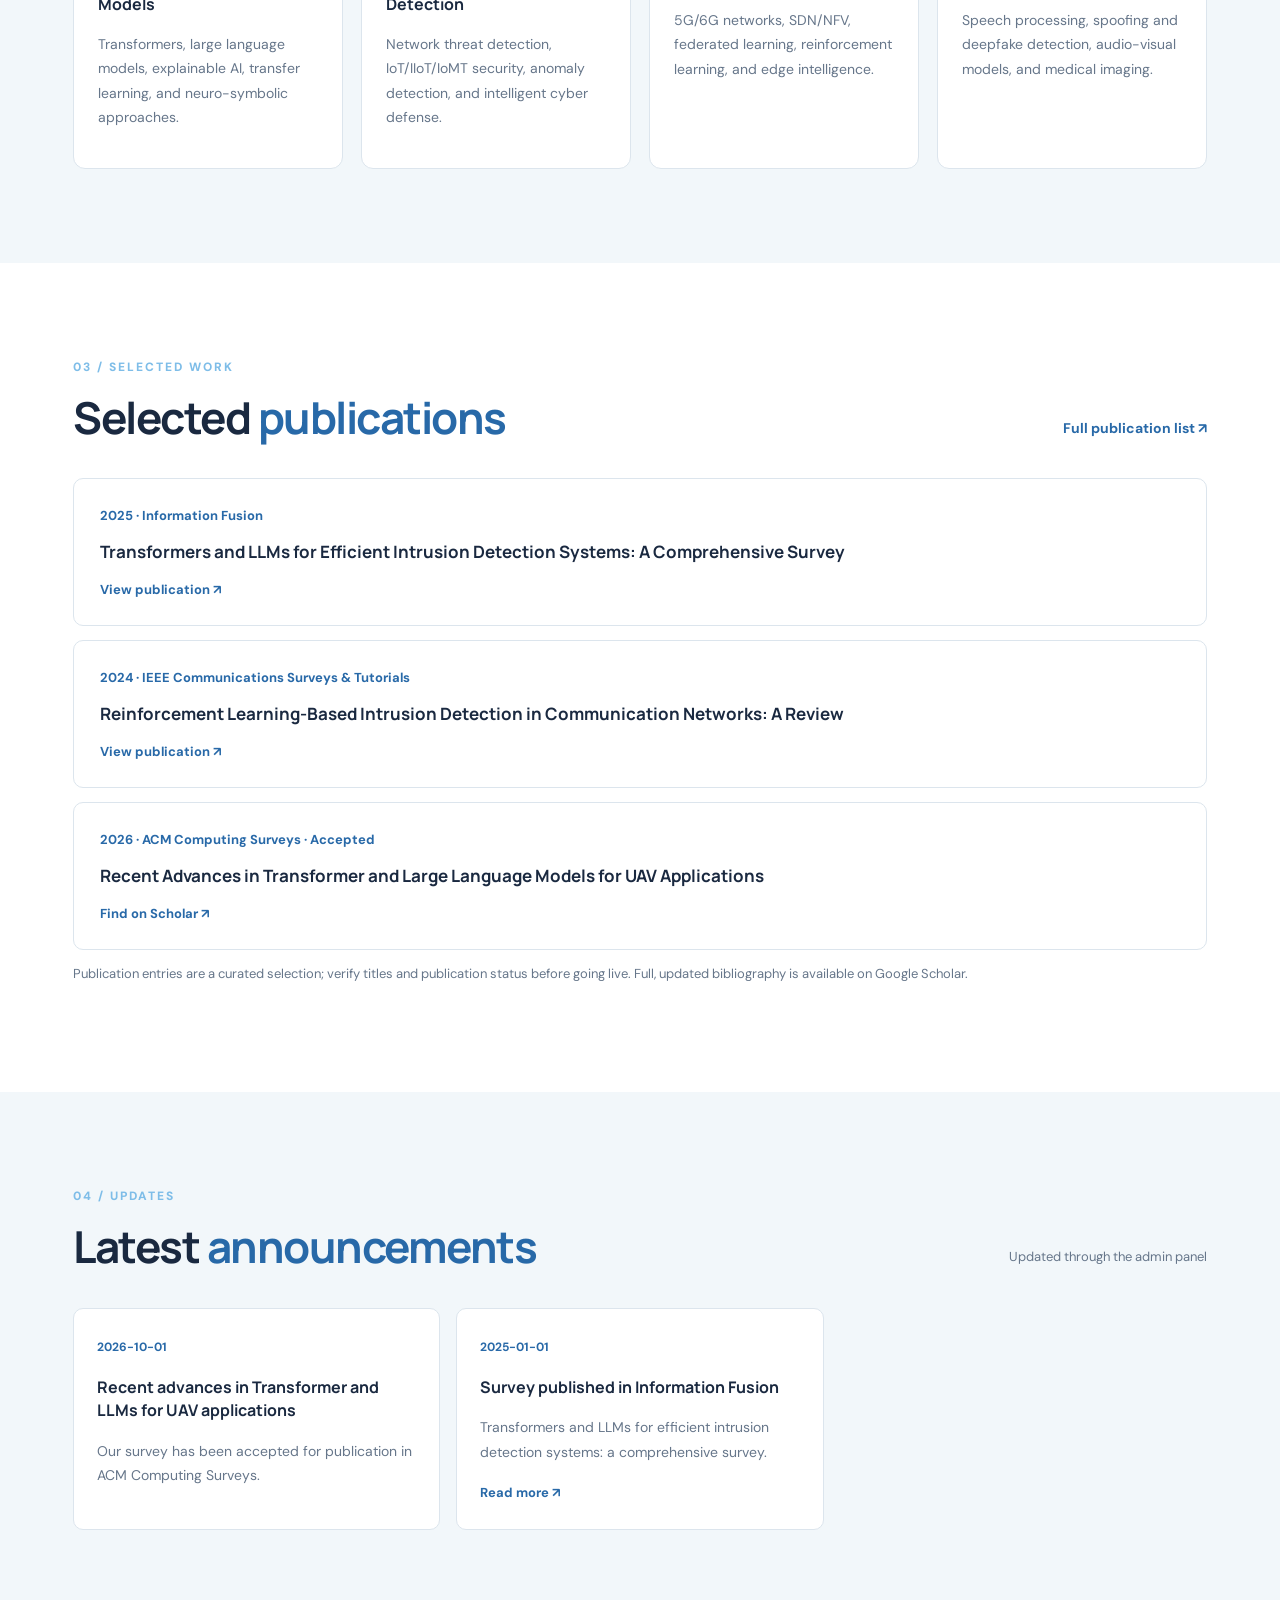
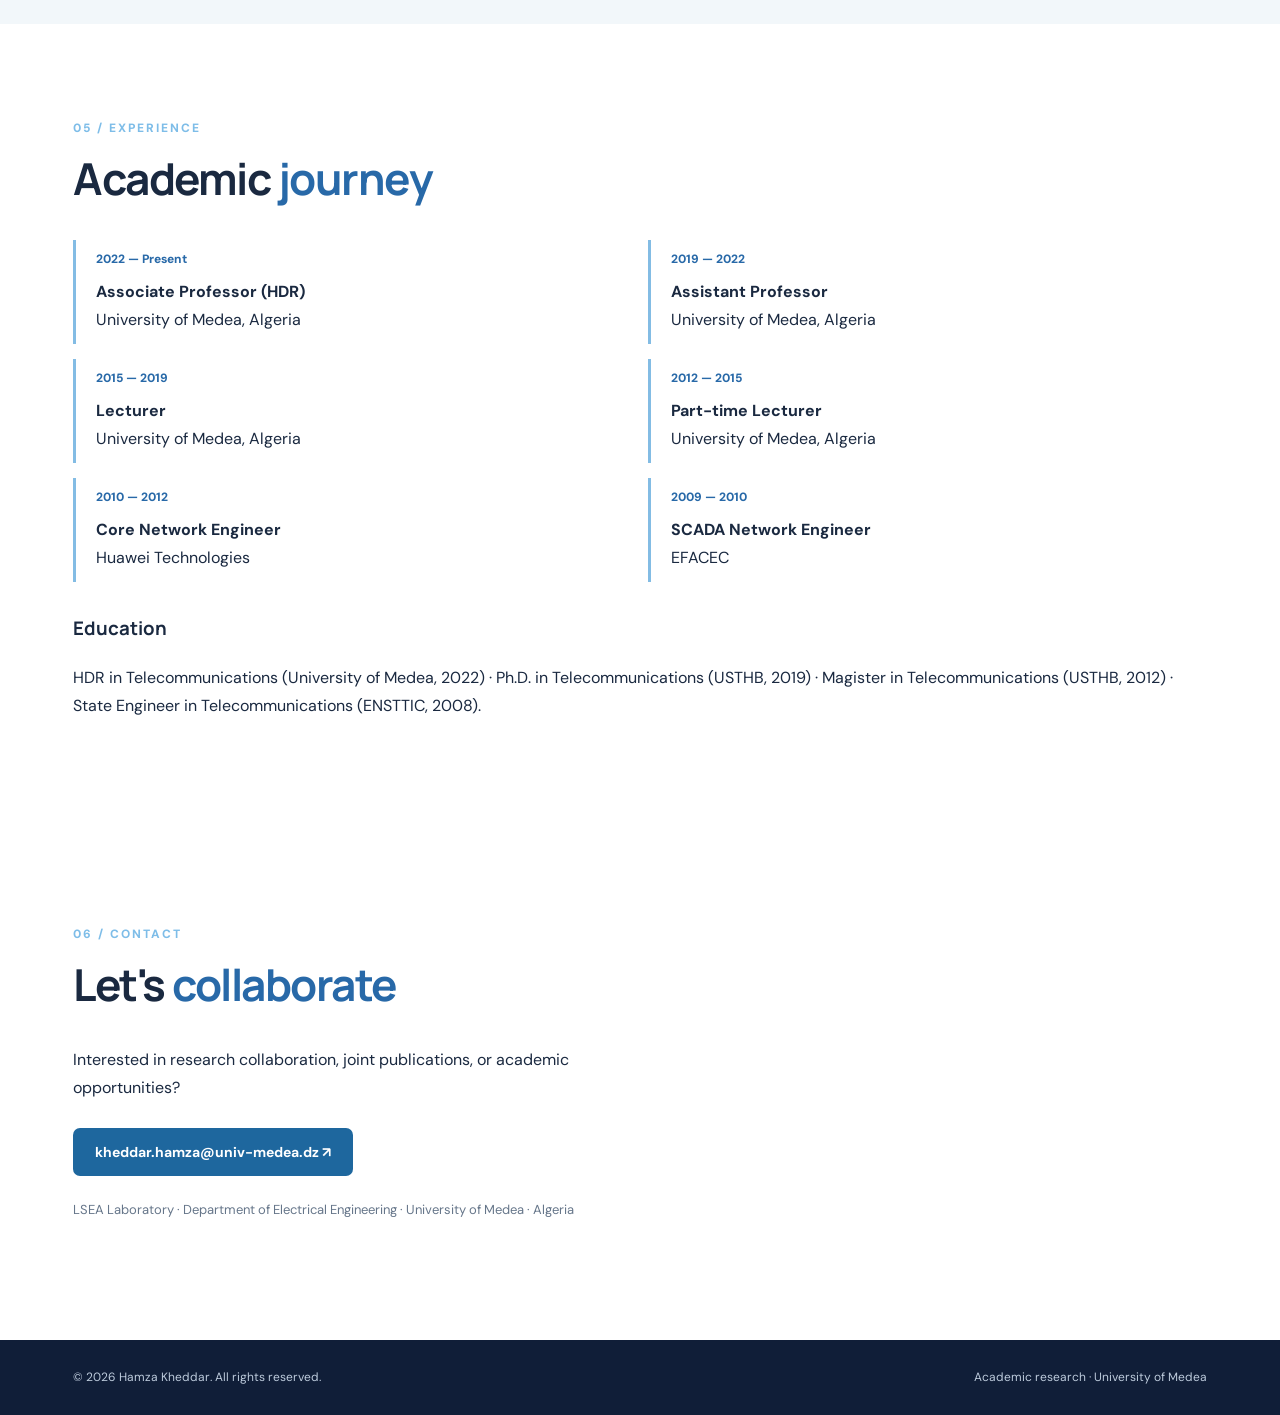
==== commit 61af73d3: "Add files via upload" ====
--- a/index.html
+++ b/index.html
@@ -1,8 +1,8 @@
-<!-- Google Analytics 4 -->
+<!doctype html><html lang="en"><head><!-- Google Analytics 4 -->
 <script async src="https://www.googletagmanager.com/gtag/js?id=G-7Y5E7SCK2R"></script>
 <script>
   window.dataLayer = window.dataLayer || [];
   function gtag(){dataLayer.push(arguments);}
   gtag('js', new Date());
   gtag('config', 'G-7Y5E7SCK2R');
-</script><!doctype html><html lang="en"><head><meta charset="utf-8"><meta name="viewport" content="width=device-width,initial-scale=1"><title>Hamza Kheddar, Ph.D., HDR | AI, Cybersecurity & Telecommunications</title><meta name="description" content="Academic homepage of Hamza Kheddar, Associate Professor (HDR) at the University of Medea. Research in AI, cybersecurity, Transformers, LLMs, and telecommunications."><meta name="robots" content="index,follow"><meta name="theme-color" content="#101e38"><meta property="og:title" content="Hamza Kheddar | Academic Homepage"><meta property="og:description" content="Research, publications, academic activities and announcements of Hamza Kheddar."><meta property="og:type" content="profile"><link rel="icon" href="assets/favicon.svg" type="image/svg+xml"><link rel="stylesheet" href="assets/style.css"><script type="application/ld+json">{"@context":"https://schema.org","@type":"Person","name":"Hamza Kheddar","honorificSuffix":"Ph.D., HDR","jobTitle":"Associate Professor","affiliation":{"@type":"CollegeOrUniversity","name":"University of Medea"},"email":"mailto:kheddar.hamza@univ-medea.dz","sameAs":["https://scholar.google.com/citations?user=U7jFSKIAAAAJ&hl=en","https://www.linkedin.com/in/hamza-kheddar-89a4b825/","https://www.researchgate.net/profile/Hamza_Kheddar2","https://orcid.org/0000-0002-9532-2453"]}</script></head><body><header class="nav"><a class="logo" href="#home">HK<span>.</span></a><button class="menu" id="menu" aria-label="Toggle navigation">☰</button><nav id="nav"><a href="#about">About</a><a href="#research">Research</a><a href="#publications">Publications</a><a href="#announcements">News</a><a href="#career">Career</a><a href="#contact">Contact</a></nav></header><main><section class="hero" id="home"><div class="hero-inner"><div class="intro"><div class="eyebrow">ASSOCIATE PROFESSOR · IEEE SENIOR MEMBER</div><h1>Hamza <em>Kheddar</em><span class="suffix">Ph.D., HDR</span></h1><p class="role">Artificial Intelligence · Cybersecurity · Telecommunications</p><p class="lead">Developing intelligent, trustworthy, and secure systems through advances in machine learning, foundation models, signal processing, and next-generation communication networks.</p><div class="actions"><a class="primary" href="#publications">Explore publications ↗</a><a class="secondary" href="#contact">Get in touch →</a></div><div class="social"><a href="https://scholar.google.com/citations?user=U7jFSKIAAAAJ&hl=en" target="_blank" rel="noopener">Google Scholar ↗</a><a href="https://www.linkedin.com/in/hamza-kheddar-89a4b825/" target="_blank" rel="noopener">LinkedIn ↗</a><a href="https://www.researchgate.net/profile/Hamza_Kheddar2" target="_blank" rel="noopener">ResearchGate ↗</a><a href="https://orcid.org/0000-0002-9532-2453" target="_blank" rel="noopener">ORCID ↗</a><a href="https://www.scopus.com/authid/detail.uri?authorId=57207988595" target="_blank" rel="noopener">Scopus ↗</a><span title="Replace with your X profile URL in index.html">X / Twitter (coming soon)</span></div></div><div class="portrait"><div class="photo"><img src="assets/profile-placeholder.svg" alt="Placeholder for portrait of Hamza Kheddar. Replace with assets/profile.jpg" id="portrait"></div><div class="photo-note">Add your photograph: <code>assets/profile.jpg</code></div><div class="affiliation">LSEA Laboratory<br><strong>University of Medea</strong><br>Algeria</div></div></div></section><section class="section" id="about"><div class="section-tag">01 / PROFILE</div><h2>About <span>me</span></h2><div class="split"><div><p>I am an Associate Professor (Habilitation to Supervise Research) at the University of Medea, Algeria. My work bridges telecommunications, artificial intelligence, cybersecurity, and signal processing, with a focus on practical and trustworthy intelligent systems.</p><p>My academic activities encompass teaching, graduate supervision, research collaborations, scientific reviewing, and editorial service. Before academia, I worked on core telecommunications networks and SCADA systems.</p></div><div class="facts"><div><strong>2019</strong><small>Ph.D. in Telecommunications</small></div><div><strong>2022</strong><small>Habilitation (HDR)</small></div><div><strong>IEEE</strong><small>Senior Member</small></div><div><strong>2012+</strong><small>Higher education teaching</small></div></div></div></section><section class="section tinted" id="research"><div class="section-tag">02 / RESEARCH</div><h2>Research <span>interests</span></h2><div class="cards"><article class="card"><span class="symbol">◇</span><h3>Trustworthy AI & Foundation Models</h3><p>Transformers, large language models, explainable AI, transfer learning, and neuro-symbolic approaches.</p></article><article class="card"><span class="symbol">⌁</span><h3>Cybersecurity & Intrusion Detection</h3><p>Network threat detection, IoT/IIoT/IoMT security, anomaly detection, and intelligent cyber defense.</p></article><article class="card"><span class="symbol">◎</span><h3>Intelligent Communications</h3><p>5G/6G networks, SDN/NFV, federated learning, reinforcement learning, and edge intelligence.</p></article><article class="card"><span class="symbol">◈</span><h3>Signal & Multimodal AI</h3><p>Speech processing, spoofing and deepfake detection, audio-visual models, and medical imaging.</p></article></div></section><section class="section" id="publications"><div class="section-tag">03 / SELECTED WORK</div><div class="heading-row"><h2>Selected <span>publications</span></h2><a href="https://scholar.google.com/citations?user=U7jFSKIAAAAJ&hl=en" target="_blank" rel="noopener">Full publication list ↗</a></div><div class="papers"><article class="paper"><span>2025 · Information Fusion</span><h3>Transformers and LLMs for Efficient Intrusion Detection Systems: A Comprehensive Survey</h3><a href="https://doi.org/10.1016/j.inffus.2025.103347" target="_blank" rel="noopener">View publication ↗</a></article><article class="paper"><span>2024 · IEEE Communications Surveys & Tutorials</span><h3>Reinforcement Learning-Based Intrusion Detection in Communication Networks: A Review</h3><a href="https://doi.org/10.1109/COMST.2024.3484491" target="_blank" rel="noopener">View publication ↗</a></article><article class="paper"><span>2026 · ACM Computing Surveys · Accepted</span><h3>Recent Advances in Transformer and Large Language Models for UAV Applications</h3><a href="https://scholar.google.com/citations?user=U7jFSKIAAAAJ&hl=en" target="_blank" rel="noopener">Find on Scholar ↗</a></article></div><p class="muted">Publication entries are a curated selection; verify titles and publication status before going live. Full, updated bibliography is available on Google Scholar.</p></section><section class="section tinted" id="announcements"><div class="section-tag">04 / UPDATES</div><div class="heading-row"><h2>Latest <span>announcements</span></h2><span class="muted">Updated through the admin panel</span></div><div id="news-list" class="news-list"><p class="muted">Loading announcements…</p></div></section><section class="section" id="career"><div class="section-tag">05 / EXPERIENCE</div><h2>Academic <span>journey</span></h2><div class="timeline"><div><time>2022 — Present</time><p><strong>Associate Professor (HDR)</strong><br>University of Medea, Algeria</p></div><div><time>2019 — 2022</time><p><strong>Assistant Professor</strong><br>University of Medea, Algeria</p></div><div><time>2015 — 2019</time><p><strong>Lecturer</strong><br>University of Medea, Algeria</p></div><div><time>2012 — 2015</time><p><strong>Part-time Lecturer</strong><br>University of Medea, Algeria</p></div><div><time>2010 — 2012</time><p><strong>Core Network Engineer</strong><br>Huawei Technologies</p></div><div><time>2009 — 2010</time><p><strong>SCADA Network Engineer</strong><br>EFACEC</p></div></div><h3>Education</h3><p>HDR in Telecommunications (University of Medea, 2022) · Ph.D. in Telecommunications (USTHB, 2019) · Magister in Telecommunications (USTHB, 2012) · State Engineer in Telecommunications (ENSTTIC, 2008).</p></section><section class="section contact" id="contact"><div class="section-tag">06 / CONTACT</div><h2>Let's <span>collaborate</span></h2><p>Interested in research collaboration, joint publications, or academic opportunities?</p><a class="primary" href="mailto:kheddar.hamza@univ-medea.dz">kheddar.hamza@univ-medea.dz ↗</a><p class="muted">LSEA Laboratory · Department of Electrical Engineering · University of Medea · Algeria</p></section></main><footer><span>© <span id="year"></span> Hamza Kheddar. All rights reserved.</span><span>Academic research · University of Medea</span></footer><script src="assets/site.js" defer></script></body></html>
+</script><meta charset="utf-8"><meta name="viewport" content="width=device-width,initial-scale=1"><title>Hamza Kheddar, Ph.D., HDR | AI, Cybersecurity & Telecommunications</title><meta name="description" content="Academic homepage of Hamza Kheddar, Associate Professor (HDR) at the University of Medea. Research in AI, cybersecurity, Transformers, LLMs, and telecommunications."><meta name="robots" content="index,follow"><meta name="theme-color" content="#101e38"><meta property="og:title" content="Hamza Kheddar | Academic Homepage"><meta property="og:description" content="Research, publications, academic activities and announcements of Hamza Kheddar."><meta property="og:type" content="profile"><link rel="icon" href="assets/favicon.svg" type="image/svg+xml"><link rel="stylesheet" href="assets/style.css"><script type="application/ld+json">{"@context":"https://schema.org","@type":"Person","name":"Hamza Kheddar","honorificSuffix":"Ph.D., HDR","jobTitle":"Associate Professor","affiliation":{"@type":"CollegeOrUniversity","name":"University of Medea"},"email":"mailto:kheddar.hamza@univ-medea.dz","sameAs":["https://scholar.google.com/citations?user=U7jFSKIAAAAJ&hl=en","https://www.linkedin.com/in/hamza-kheddar-89a4b825/","https://www.researchgate.net/profile/Hamza_Kheddar2","https://orcid.org/0000-0002-9532-2453"]}</script></head><body><header class="nav"><a class="logo" href="#home">HK<span>.</span></a><button class="menu" id="menu" aria-label="Toggle navigation">☰</button><nav id="nav"><a href="#about">About</a><a href="#research">Research</a><a href="#publications">Publications</a><a href="#announcements">News</a><a href="#career">Career</a><a href="#contact">Contact</a></nav></header><main><section class="hero" id="home"><div class="hero-inner"><div class="intro"><div class="eyebrow">ASSOCIATE PROFESSOR · IEEE SENIOR MEMBER</div><h1>Hamza <em>Kheddar</em><span class="suffix">Ph.D., HDR</span></h1><p class="role">Artificial Intelligence · Cybersecurity · Telecommunications</p><p class="lead">Developing intelligent, trustworthy, and secure systems through advances in machine learning, foundation models, signal processing, and next-generation communication networks.</p><div class="actions"><a class="primary" href="#publications">Explore publications ↗</a><a class="secondary" href="#contact">Get in touch →</a></div><div class="social"><a href="https://scholar.google.com/citations?user=U7jFSKIAAAAJ&hl=en" target="_blank" rel="noopener">Google Scholar ↗</a><a href="https://www.linkedin.com/in/hamza-kheddar-89a4b825/" target="_blank" rel="noopener">LinkedIn ↗</a><a href="https://www.researchgate.net/profile/Hamza_Kheddar2" target="_blank" rel="noopener">ResearchGate ↗</a><a href="https://orcid.org/0000-0002-9532-2453" target="_blank" rel="noopener">ORCID ↗</a><a href="https://www.scopus.com/authid/detail.uri?authorId=57207988595" target="_blank" rel="noopener">Scopus ↗</a><span title="Replace with your X profile URL in index.html">X / Twitter (coming soon)</span></div></div><div class="portrait"><div class="photo"><img src="assets/profile.jpg" alt="Placeholder for portrait of Hamza Kheddar. Replace with assets/profile.jpg" id="portrait"></div><div class="affiliation">LSEA Laboratory<br><strong>University of Medea</strong><br>Algeria</div></div></div></section><section class="section" id="about"><div class="section-tag">01 / PROFILE</div><h2>About <span>me</span></h2><div class="split"><div><p>I am an Associate Professor (Habilitation to Supervise Research) at the University of Medea, Algeria. My work bridges telecommunications, artificial intelligence, cybersecurity, and signal processing, with a focus on practical and trustworthy intelligent systems.</p><p>My academic activities encompass teaching, graduate supervision, research collaborations, scientific reviewing, and editorial service. Before academia, I worked on core telecommunications networks and SCADA systems.</p></div><div class="facts"><div><strong>2019</strong><small>Ph.D. in Telecommunications</small></div><div><strong>2022</strong><small>Habilitation (HDR)</small></div><div><strong>IEEE</strong><small>Senior Member</small></div><div><strong>2012+</strong><small>Higher education teaching</small></div></div></div></section><section class="section tinted" id="research"><div class="section-tag">02 / RESEARCH</div><h2>Research <span>interests</span></h2><div class="cards"><article class="card"><span class="symbol">◇</span><h3>Trustworthy AI & Foundation Models</h3><p>Transformers, large language models, explainable AI, transfer learning, and neuro-symbolic approaches.</p></article><article class="card"><span class="symbol">⌁</span><h3>Cybersecurity & Intrusion Detection</h3><p>Network threat detection, IoT/IIoT/IoMT security, anomaly detection, and intelligent cyber defense.</p></article><article class="card"><span class="symbol">◎</span><h3>Intelligent Communications</h3><p>5G/6G networks, SDN/NFV, federated learning, reinforcement learning, and edge intelligence.</p></article><article class="card"><span class="symbol">◈</span><h3>Signal & Multimodal AI</h3><p>Speech processing, spoofing and deepfake detection, audio-visual models, and medical imaging.</p></article></div></section><section class="section" id="publications"><div class="section-tag">03 / SELECTED WORK</div><div class="heading-row"><h2>Selected <span>publications</span></h2><a href="https://scholar.google.com/citations?user=U7jFSKIAAAAJ&hl=en" target="_blank" rel="noopener">Full publication list ↗</a></div><div class="papers"><article class="paper"><span>2025 · Information Fusion</span><h3>Transformers and LLMs for Efficient Intrusion Detection Systems: A Comprehensive Survey</h3><a href="https://doi.org/10.1016/j.inffus.2025.103347" target="_blank" rel="noopener">View publication ↗</a></article><article class="paper"><span>2024 · IEEE Communications Surveys & Tutorials</span><h3>Reinforcement Learning-Based Intrusion Detection in Communication Networks: A Review</h3><a href="https://doi.org/10.1109/COMST.2024.3484491" target="_blank" rel="noopener">View publication ↗</a></article><article class="paper"><span>2026 · ACM Computing Surveys · Accepted</span><h3>Recent Advances in Transformer and Large Language Models for UAV Applications</h3><a href="https://scholar.google.com/citations?user=U7jFSKIAAAAJ&hl=en" target="_blank" rel="noopener">Find on Scholar ↗</a></article></div><p class="muted">Publication entries are a curated selection; verify titles and publication status before going live. Full, updated bibliography is available on Google Scholar.</p></section><section class="section tinted" id="announcements"><div class="section-tag">04 / UPDATES</div><div class="heading-row"><h2>Latest <span>announcements</span></h2><span class="muted">Updated through the admin panel</span></div><div id="news-list" class="news-list"><p class="muted">Loading announcements…</p></div></section><section class="section" id="career"><div class="section-tag">05 / EXPERIENCE</div><h2>Academic <span>journey</span></h2><div class="timeline"><div><time>2022 — Present</time><p><strong>Associate Professor (HDR)</strong><br>University of Medea, Algeria</p></div><div><time>2019 — 2022</time><p><strong>Assistant Professor</strong><br>University of Medea, Algeria</p></div><div><time>2015 — 2019</time><p><strong>Lecturer</strong><br>University of Medea, Algeria</p></div><div><time>2012 — 2015</time><p><strong>Part-time Lecturer</strong><br>University of Medea, Algeria</p></div><div><time>2010 — 2012</time><p><strong>Core Network Engineer</strong><br>Huawei Technologies</p></div><div><time>2009 — 2010</time><p><strong>SCADA Network Engineer</strong><br>EFACEC</p></div></div><h3>Education</h3><p>HDR in Telecommunications (University of Medea, 2022) · Ph.D. in Telecommunications (USTHB, 2019) · Magister in Telecommunications (USTHB, 2012) · State Engineer in Telecommunications (ENSTTIC, 2008).</p></section><section class="section contact" id="contact"><div class="section-tag">06 / CONTACT</div><h2>Let's <span>collaborate</span></h2><p>Interested in research collaboration, joint publications, or academic opportunities?</p><a class="primary" href="mailto:kheddar.hamza@univ-medea.dz">kheddar.hamza@univ-medea.dz ↗</a><p class="muted">LSEA Laboratory · Department of Electrical Engineering · University of Medea · Algeria</p></section></main><footer><span>© <span id="year"></span> Hamza Kheddar. All rights reserved.</span><span>Academic research · University of Medea</span></footer><script src="assets/site.js" defer></script></body></html>
